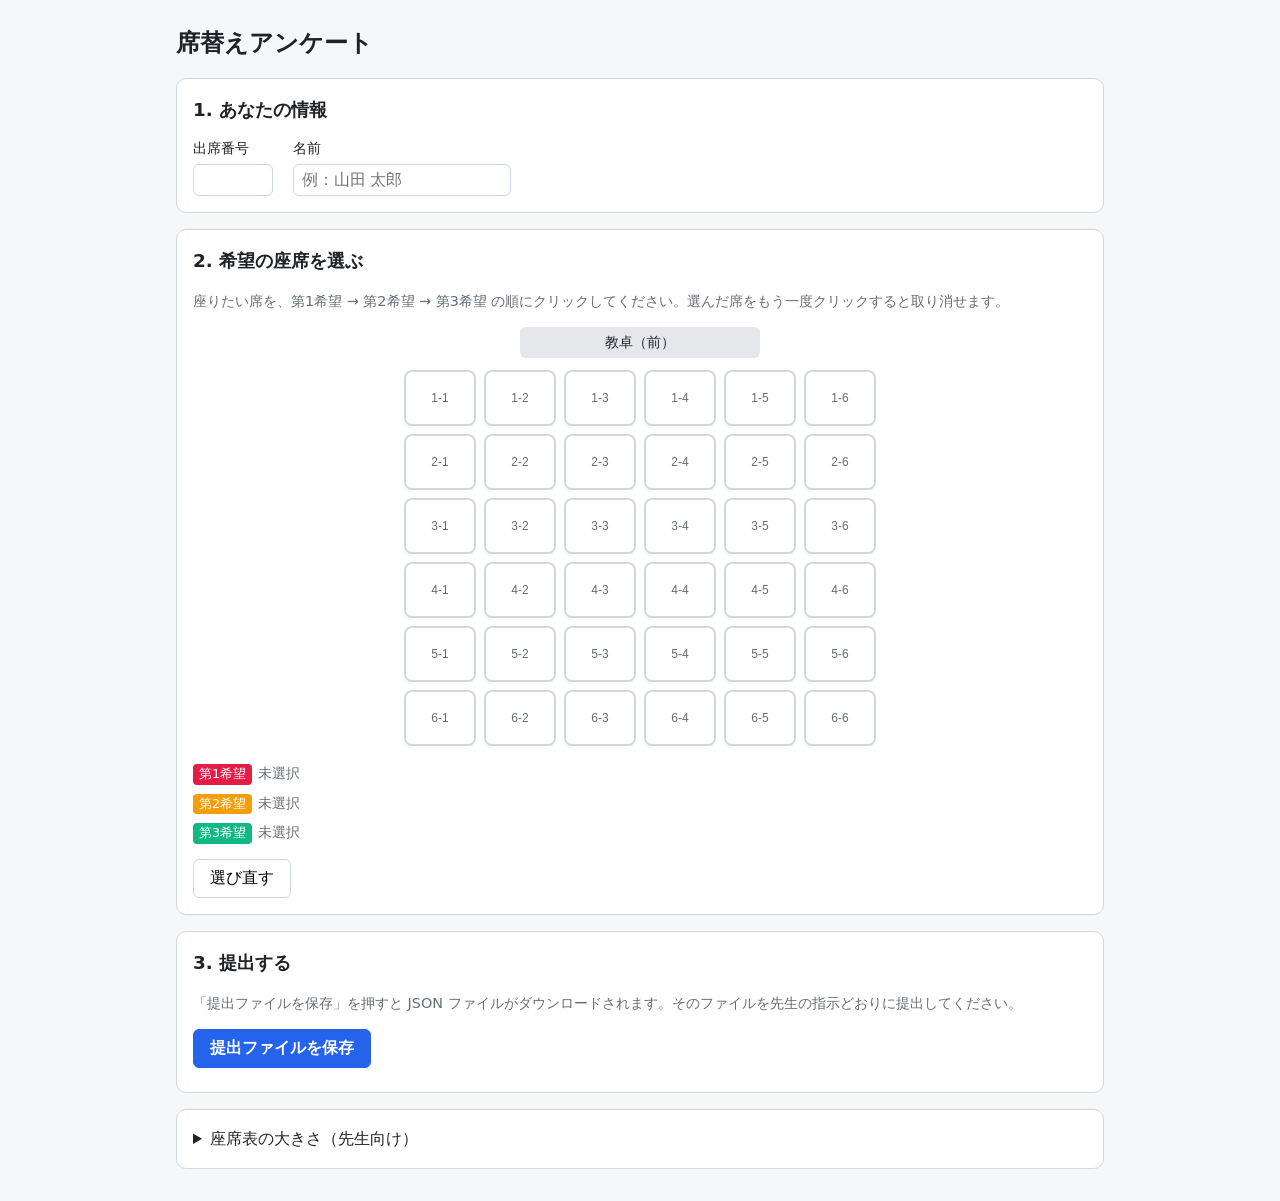
==== student.html @ 1c9b3db1 "席替えアンケートアプリ（生徒用・教員用）を追加 - student.html: 座席表から第1〜第3希望をクリックで選び、JSONファイルで提出 - teacher.html: 提出JSONを複数読み" ====
<!DOCTYPE html>
<html lang="ja">
<head>
  <meta charset="UTF-8">
  <meta name="viewport" content="width=device-width, initial-scale=1">
  <title>席替えアンケート（生徒用）</title>
  <link rel="stylesheet" href="style.css">
</head>
<body>
<main>
  <h1>席替えアンケート</h1>

  <section class="card">
    <h2>1. あなたの情報</h2>
    <div class="form-row">
      <label>出席番号
        <input type="number" id="number" min="1" max="99" required>
      </label>
      <label>名前
        <input type="text" id="name" placeholder="例：山田 太郎" required>
      </label>
    </div>
  </section>

  <section class="card">
    <h2>2. 希望の座席を選ぶ</h2>
    <p class="muted">座りたい席を、第1希望 → 第2希望 → 第3希望 の順にクリックしてください。選んだ席をもう一度クリックすると取り消せます。</p>
    <div class="front">教卓（前）</div>
    <div class="grid-wrap">
      <div class="seat-grid" id="grid"></div>
    </div>
    <ul class="choices" id="choices"></ul>
    <button type="button" id="reset">選び直す</button>
  </section>

  <section class="card">
    <h2>3. 提出する</h2>
    <p class="muted">「提出ファイルを保存」を押すと JSON ファイルがダウンロードされます。そのファイルを先生の指示どおりに提出してください。</p>
    <button type="button" class="primary" id="submit">提出ファイルを保存</button>
    <div class="message" id="message"></div>
  </section>

  <details class="card">
    <summary>座席表の大きさ（先生向け）</summary>
    <p class="muted">座席表は既定で 6列 × 6人 です。URL の末尾に <code>?rows=5&amp;cols=7</code> のように付けると大きさを変えられます（rows = 前後の列数、cols = 横の人数）。</p>
  </details>
</main>

<script src="common.js"></script>
<script>
(() => {
  const { rows, cols } = SeatApp.sizeFromUrl();
  const grid = document.getElementById("grid");
  const choicesEl = document.getElementById("choices");
  const messageEl = document.getElementById("message");
  // choices[0] = 第1希望 … 各要素は {row, col} または null
  const choices = [null, null, null];

  function rankOf(row, col) {
    return choices.findIndex(c => c && c.row === row && c.col === col);
  }

  function showMessage(text, type) {
    messageEl.textContent = text;
    messageEl.className = "message " + (type || "");
  }

  function render() {
    grid.style.gridTemplateColumns = `repeat(${cols}, auto)`;
    grid.innerHTML = "";
    for (let r = 1; r <= rows; r++) {
      for (let c = 1; c <= cols; c++) {
        const btn = document.createElement("button");
        btn.type = "button";
        btn.className = "seat";
        const rank = rankOf(r, c);
        const pos = `<span class="pos">${SeatApp.seatShortLabel(r, c)}</span>`;
        if (rank >= 0) {
          btn.classList.add("rank" + (rank + 1));
          btn.innerHTML = `<span class="rank">${SeatApp.RANK_LABELS[rank]}</span>${pos}`;
        } else {
          btn.innerHTML = pos;
        }
        btn.title = SeatApp.seatLabel(r, c);
        btn.addEventListener("click", () => toggle(r, c));
        grid.appendChild(btn);
      }
    }

    choicesEl.innerHTML = "";
    choices.forEach((c, i) => {
      const li = document.createElement("li");
      li.innerHTML = `<span class="badge r${i + 1}">${SeatApp.RANK_LABELS[i]}</span>` +
        (c ? SeatApp.seatLabel(c.row, c.col) : '<span class="muted">未選択</span>');
      choicesEl.appendChild(li);
    });
  }

  function toggle(row, col) {
    const rank = rankOf(row, col);
    if (rank >= 0) {
      choices[rank] = null;
    } else {
      const empty = choices.indexOf(null);
      if (empty < 0) {
        showMessage("第3希望まで選択済みです。変えたい席をクリックして取り消してから選んでください。", "error");
        return;
      }
      choices[empty] = { row, col };
    }
    showMessage("");
    render();
  }

  document.getElementById("reset").addEventListener("click", () => {
    choices.fill(null);
    showMessage("");
    render();
  });

  document.getElementById("submit").addEventListener("click", () => {
    const number = parseInt(document.getElementById("number").value, 10);
    const name = document.getElementById("name").value.trim();
    if (!Number.isFinite(number) || number < 1) {
      showMessage("出席番号を入力してください。", "error");
      return;
    }
    if (!name) {
      showMessage("名前を入力してください。", "error");
      return;
    }
    if (choices.some(c => c === null)) {
      showMessage("第1希望から第3希望まで、すべて選んでください。", "error");
      return;
    }

    const data = {
      app: SeatApp.APP_ID,
      version: SeatApp.VERSION,
      number,
      name,
      rows,
      cols,
      choices: choices.map((c, i) => ({ rank: i + 1, row: c.row, col: c.col })),
      submittedAt: new Date().toISOString(),
    };
    const blob = new Blob([JSON.stringify(data, null, 2)], { type: "application/json" });
    const a = document.createElement("a");
    a.href = URL.createObjectURL(blob);
    // 日本語のファイル名は環境によって無視されるため、出席番号だけにする
    a.download = `seat_${String(number).padStart(2, "0")}.json`;
    document.body.appendChild(a);
    a.click();
    a.remove();
    setTimeout(() => URL.revokeObjectURL(a.href), 1000);
    showMessage(`「${a.download}」を保存しました。このファイルを提出してください。`, "ok");
  });

  render();
})();
</script>
</body>
</html>
---- style.css ----
:root {
  --bg: #f6f7f9;
  --card: #ffffff;
  --text: #1f2328;
  --muted: #656d76;
  --border: #d0d7de;
  --accent: #2563eb;
  --r1: #e11d48;
  --r2: #f59e0b;
  --r3: #10b981;
}

* { box-sizing: border-box; }

body {
  margin: 0;
  font-family: system-ui, -apple-system, "Hiragino Sans", "Yu Gothic UI", "Meiryo", sans-serif;
  background: var(--bg);
  color: var(--text);
  line-height: 1.6;
}

main {
  max-width: 960px;
  margin: 0 auto;
  padding: 16px;
}

h1 { font-size: 1.5rem; margin: 8px 0 16px; }
h2 { font-size: 1.15rem; margin: 0 0 12px; }

.card {
  background: var(--card);
  border: 1px solid var(--border);
  border-radius: 10px;
  padding: 16px;
  margin-bottom: 16px;
}

.muted { color: var(--muted); font-size: 0.9rem; }

.form-row {
  display: flex;
  flex-wrap: wrap;
  gap: 12px 20px;
  align-items: flex-end;
}

label { display: flex; flex-direction: column; font-size: 0.9rem; gap: 4px; }

input[type="text"], input[type="number"] {
  font-size: 1rem;
  padding: 6px 8px;
  border: 1px solid var(--border);
  border-radius: 6px;
  min-width: 0;
}
input[type="number"] { width: 5em; }

button {
  font-size: 1rem;
  padding: 8px 16px;
  border-radius: 6px;
  border: 1px solid var(--border);
  background: #fff;
  cursor: pointer;
}
button.primary {
  background: var(--accent);
  border-color: var(--accent);
  color: #fff;
  font-weight: bold;
}
button:disabled { opacity: 0.5; cursor: not-allowed; }

.front {
  text-align: center;
  background: #e5e7eb;
  border-radius: 6px;
  padding: 4px;
  margin: 0 auto 12px;
  max-width: 240px;
  font-size: 0.9rem;
}

.grid-wrap { overflow-x: auto; }

.seat-grid {
  display: grid;
  gap: 8px;
  margin: 0 auto;
  width: max-content;
}

.seat {
  width: 72px;
  height: 56px;
  border: 2px solid var(--border);
  border-radius: 8px;
  background: #fff;
  font-size: 0.75rem;
  color: var(--muted);
  display: flex;
  flex-direction: column;
  align-items: center;
  justify-content: center;
  padding: 2px;
}
button.seat:hover { border-color: var(--accent); }

.seat .rank {
  font-size: 0.95rem;
  font-weight: bold;
  color: #fff;
}
.seat.rank1 { background: var(--r1); border-color: var(--r1); }
.seat.rank2 { background: var(--r2); border-color: var(--r2); }
.seat.rank3 { background: var(--r3); border-color: var(--r3); }
.seat.rank1 .pos, .seat.rank2 .pos, .seat.rank3 .pos { color: #fff; }

.choices { list-style: none; padding: 0; margin: 12px 0; }
.choices li { padding: 2px 0; }

.badge {
  display: inline-block;
  min-width: 3.5em;
  text-align: center;
  border-radius: 4px;
  color: #fff;
  font-size: 0.8rem;
  padding: 0 6px;
  margin-right: 6px;
}
.badge.r1 { background: var(--r1); }
.badge.r2 { background: var(--r2); }
.badge.r3 { background: var(--r3); }

.message { margin-top: 8px; font-weight: bold; }
.message.error { color: var(--r1); }
.message.ok { color: #047857; }

/* 教員用 */
.dropzone {
  border: 2px dashed var(--border);
  border-radius: 10px;
  padding: 24px;
  text-align: center;
  background: #fafbfc;
}
.dropzone.over { border-color: var(--accent); background: #eff6ff; }

table {
  border-collapse: collapse;
  width: 100%;
  font-size: 0.9rem;
}
th, td {
  border: 1px solid var(--border);
  padding: 6px 8px;
  text-align: left;
}
th { background: #f3f4f6; }
.table-wrap { overflow-x: auto; }

.seat-grid.teacher .seat {
  width: 120px;
  height: auto;
  min-height: 80px;
  justify-content: flex-start;
  align-items: stretch;
  text-align: left;
  color: var(--text);
  cursor: default;
}
.seat-grid.teacher .pos {
  text-align: center;
  color: var(--muted);
  font-size: 0.75rem;
}
.seat-grid.teacher .names { font-size: 0.75rem; line-height: 1.4; }
.seat-grid.teacher .names span { display: block; }
.seat-grid.teacher .names .n1 { color: var(--r1); font-weight: bold; }
.seat-grid.teacher .names .n2 { color: #b45309; }
.seat-grid.teacher .names .n3 { color: #047857; }
.seat-grid.teacher .seat.hot { border-color: var(--r1); }

.legend { font-size: 0.85rem; margin-bottom: 8px; }

.links a {
  display: block;
  padding: 12px 16px;
  margin-bottom: 8px;
  background: var(--card);
  border: 1px solid var(--border);
  border-radius: 8px;
  text-decoration: none;
  color: var(--accent);
  font-weight: bold;
}
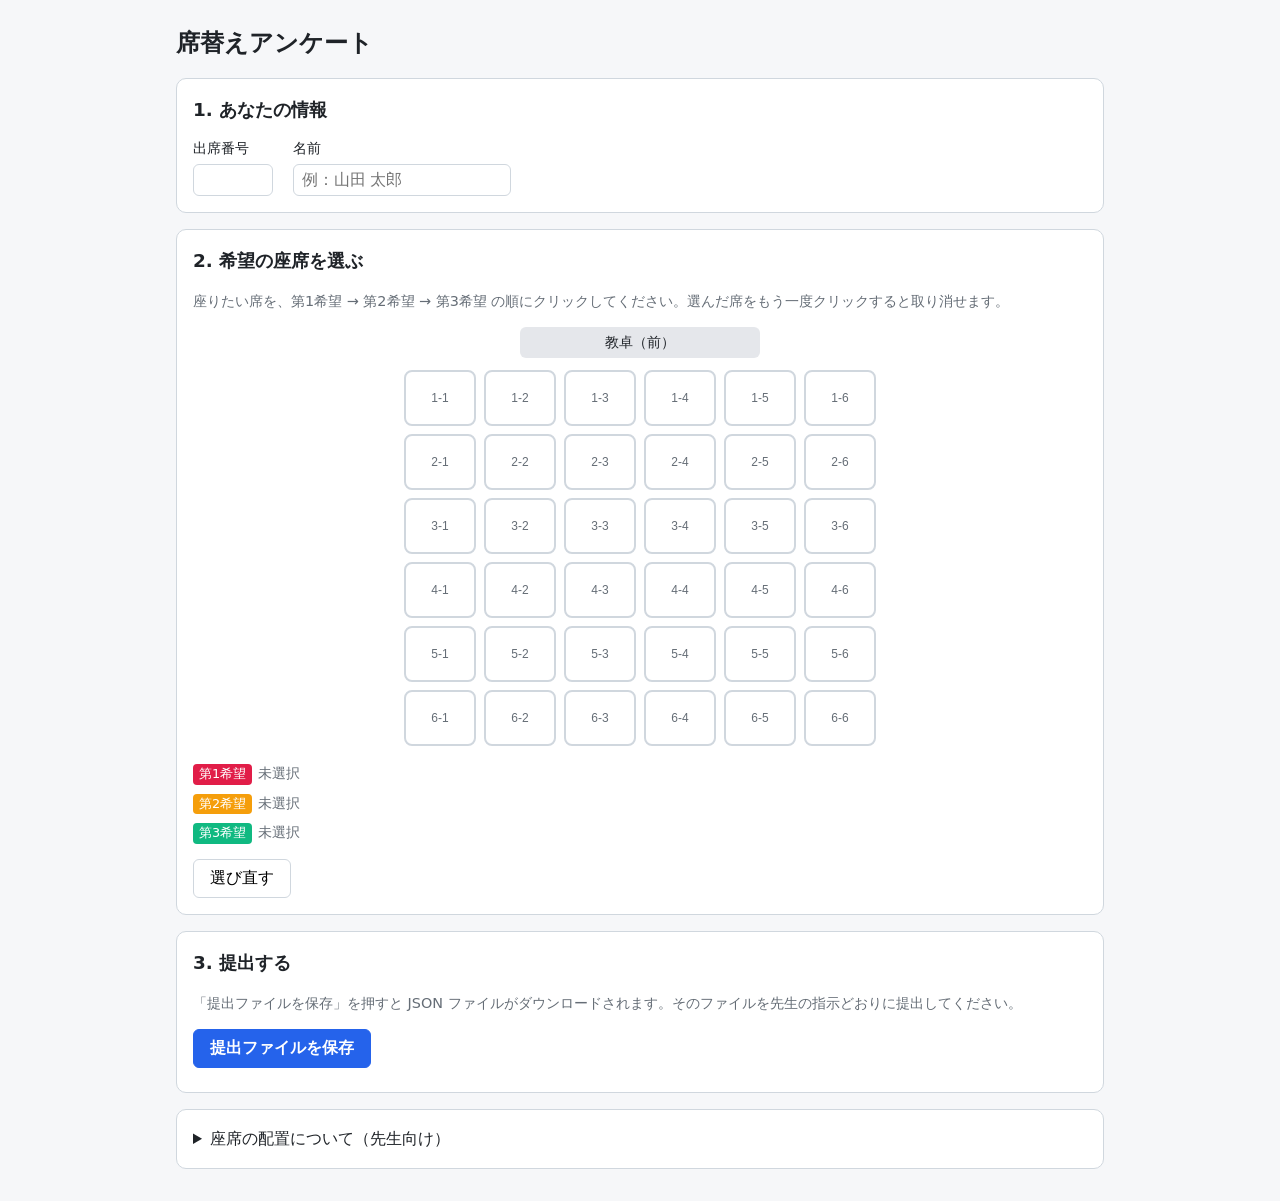
==== commit d236316f: "座席の配置（列数・横のマス数・通路）を教員用画面で変えられるようにする - 教員用に配置エディタを追加。マスをクリックで通路・空きに切り替え - 配置はブラウザに保存し、配置入りの生徒用リンクを作って" ====
--- a/student.html
+++ b/student.html
@@ -41,15 +41,16 @@
   </section>
 
   <details class="card">
-    <summary>座席表の大きさ（先生向け）</summary>
-    <p class="muted">座席表は既定で 6列 × 6人 です。URL の末尾に <code>?rows=5&amp;cols=7</code> のように付けると大きさを変えられます（rows = 前後の列数、cols = 横の人数）。</p>
+    <summary>座席の配置について（先生向け）</summary>
+    <p class="muted">座席の配置は、教員用ページの「座席の配置」で作った生徒用リンクから開くと反映されます。リンクなしで開いたときは 6列 × 6人 です。</p>
   </details>
 </main>
 
 <script src="common.js"></script>
 <script>
 (() => {
-  const { rows, cols } = SeatApp.sizeFromUrl();
+  const layout = SeatApp.layoutFromUrl() || SeatApp.makeLayout();
+  const { rows, cols } = layout;
   const grid = document.getElementById("grid");
   const choicesEl = document.getElementById("choices");
   const messageEl = document.getElementById("message");
@@ -70,18 +71,24 @@
     grid.innerHTML = "";
     for (let r = 1; r <= rows; r++) {
       for (let c = 1; c <= cols; c++) {
+        if (!SeatApp.isSeat(layout, r, c)) {
+          const gap = document.createElement("div");
+          gap.className = "seat aisle";
+          grid.appendChild(gap);
+          continue;
+        }
         const btn = document.createElement("button");
         btn.type = "button";
         btn.className = "seat";
         const rank = rankOf(r, c);
-        const pos = `<span class="pos">${SeatApp.seatShortLabel(r, c)}</span>`;
+        const pos = `<span class="pos">${SeatApp.seatShortLabel(layout, r, c)}</span>`;
         if (rank >= 0) {
           btn.classList.add("rank" + (rank + 1));
           btn.innerHTML = `<span class="rank">${SeatApp.RANK_LABELS[rank]}</span>${pos}`;
         } else {
           btn.innerHTML = pos;
         }
-        btn.title = SeatApp.seatLabel(r, c);
+        btn.title = SeatApp.seatLabel(layout, r, c);
         btn.addEventListener("click", () => toggle(r, c));
         grid.appendChild(btn);
       }
@@ -91,7 +98,7 @@
     choices.forEach((c, i) => {
       const li = document.createElement("li");
       li.innerHTML = `<span class="badge r${i + 1}">${SeatApp.RANK_LABELS[i]}</span>` +
-        (c ? SeatApp.seatLabel(c.row, c.col) : '<span class="muted">未選択</span>');
+        (c ? SeatApp.seatLabel(layout, c.row, c.col) : '<span class="muted">未選択</span>');
       choicesEl.appendChild(li);
     });
   }
@@ -141,6 +148,7 @@
       name,
       rows,
       cols,
+      off: [...layout.off],
       choices: choices.map((c, i) => ({ rank: i + 1, row: c.row, col: c.col })),
       submittedAt: new Date().toISOString(),
     };
--- a/style.css
+++ b/style.css
@@ -197,3 +197,20 @@
   color: var(--accent);
   font-weight: bold;
 }
+
+/* 通路・空きのマス */
+.seat.aisle {
+  border: 2px dashed transparent;
+  background: transparent;
+}
+/* 集計・生徒用では通路を細くして表を横に広げすぎない */
+.seat.aisle:not(.editable),
+.seat-grid.teacher .seat.aisle { width: 28px; min-width: 0; }
+button.seat.aisle.editable {
+  border-color: var(--border);
+  color: var(--muted);
+  background: #f3f4f6;
+}
+
+h3.sub { font-size: 1rem; margin: 16px 0 4px; }
+.link-box { flex: 1 1 320px; font-size: 0.85rem; }
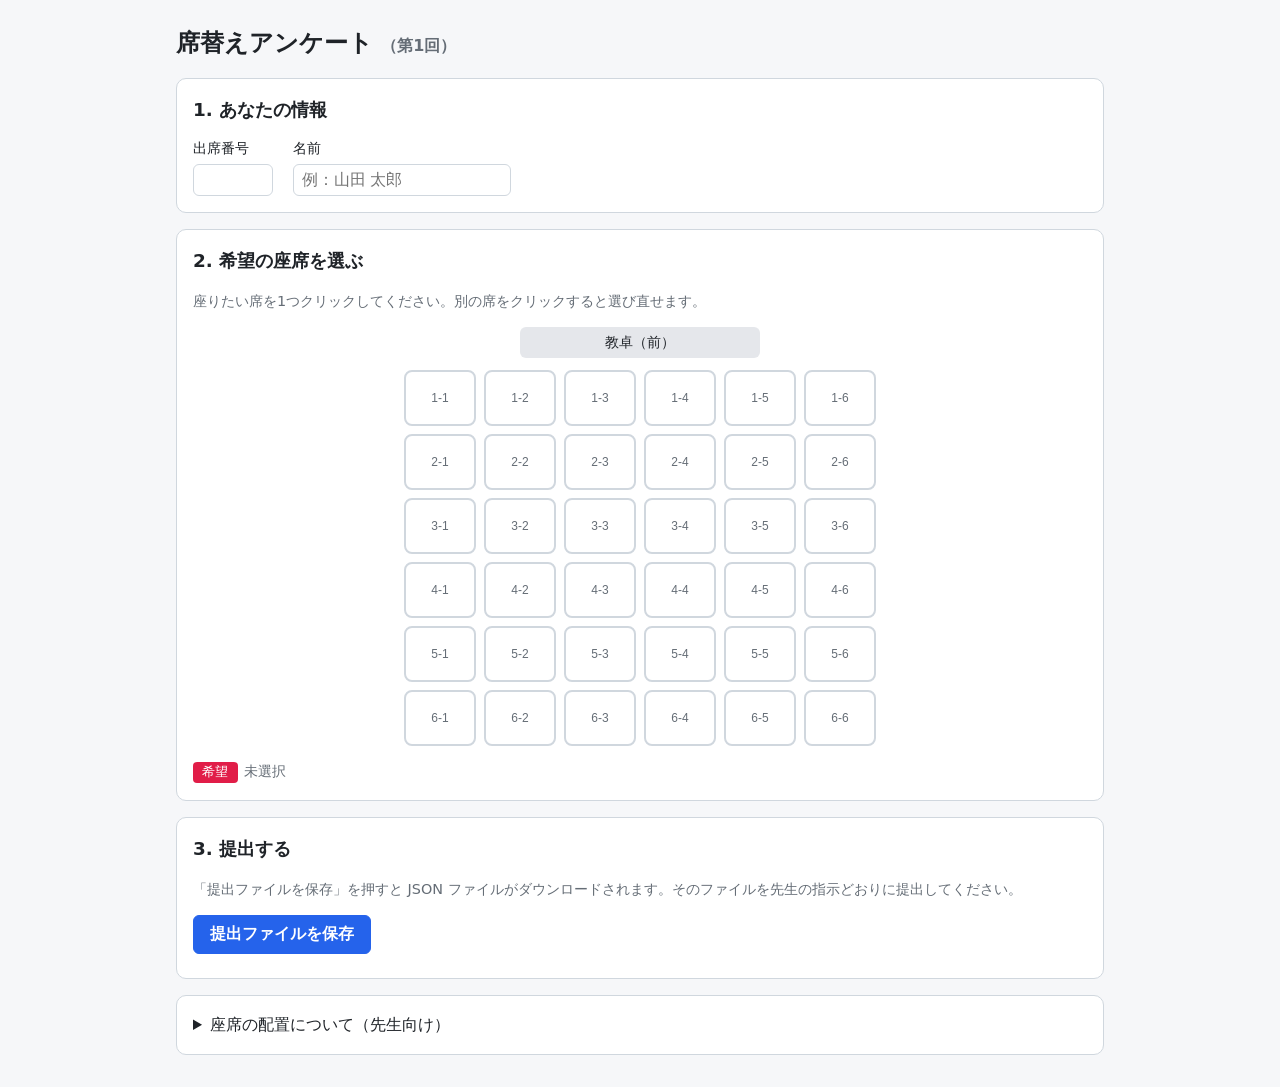
==== commit b87f0746: "希望を第1希望のみにし、かぶらなかった席を決定して次の回の調査へ進めるようにする - 生徒用：席を1つだけ選ぶ。決定済みの席は選べない。ファイル名に回を入れる - 教員用：提出ごとに「決定」「かぶり」" ====
--- a/student.html
+++ b/student.html
@@ -8,7 +8,7 @@
 </head>
 <body>
 <main>
-  <h1>席替えアンケート</h1>
+  <h1>席替えアンケート <span class="round-label" id="roundLabel"></span></h1>
 
   <section class="card">
     <h2>1. あなたの情報</h2>
@@ -24,13 +24,12 @@
 
   <section class="card">
     <h2>2. 希望の座席を選ぶ</h2>
-    <p class="muted">座りたい席を、第1希望 → 第2希望 → 第3希望 の順にクリックしてください。選んだ席をもう一度クリックすると取り消せます。</p>
+    <p class="muted">座りたい席を1つクリックしてください。別の席をクリックすると選び直せます。<span id="takenNote"></span></p>
     <div class="front">教卓（前）</div>
     <div class="grid-wrap">
       <div class="seat-grid" id="grid"></div>
     </div>
-    <ul class="choices" id="choices"></ul>
-    <button type="button" id="reset">選び直す</button>
+    <p class="choice" id="choice"></p>
   </section>
 
   <section class="card">
@@ -50,15 +49,16 @@
 <script>
 (() => {
   const layout = SeatApp.layoutFromUrl() || SeatApp.makeLayout();
+  const { round, taken } = SeatApp.surveyFromUrl();
   const { rows, cols } = layout;
   const grid = document.getElementById("grid");
-  const choicesEl = document.getElementById("choices");
+  const choiceEl = document.getElementById("choice");
   const messageEl = document.getElementById("message");
-  // choices[0] = 第1希望 … 各要素は {row, col} または null
-  const choices = [null, null, null];
+  let choice = null; // {row, col}
 
-  function rankOf(row, col) {
-    return choices.findIndex(c => c && c.row === row && c.col === col);
+  document.getElementById("roundLabel").textContent = `（第${round}回）`;
+  if (taken.size) {
+    document.getElementById("takenNote").textContent = "灰色の「決定済」の席は、前回までに決まった席なので選べません。";
   }
 
   function showMessage(text, type) {
@@ -80,50 +80,29 @@
         const btn = document.createElement("button");
         btn.type = "button";
         btn.className = "seat";
-        const rank = rankOf(r, c);
+        btn.title = SeatApp.seatLabel(layout, r, c);
         const pos = `<span class="pos">${SeatApp.seatShortLabel(layout, r, c)}</span>`;
-        if (rank >= 0) {
-          btn.classList.add("rank" + (rank + 1));
-          btn.innerHTML = `<span class="rank">${SeatApp.RANK_LABELS[rank]}</span>${pos}`;
+        if (taken.has(SeatApp.key(r, c))) {
+          btn.classList.add("taken");
+          btn.disabled = true;
+          btn.innerHTML = `<span class="rank">決定済</span>${pos}`;
+        } else if (choice && choice.row === r && choice.col === c) {
+          btn.classList.add("rank1");
+          btn.innerHTML = `<span class="rank">希望</span>${pos}`;
         } else {
           btn.innerHTML = pos;
         }
-        btn.title = SeatApp.seatLabel(layout, r, c);
-        btn.addEventListener("click", () => toggle(r, c));
+        btn.addEventListener("click", () => {
+          choice = { row: r, col: c };
+          showMessage("");
+          render();
+        });
         grid.appendChild(btn);
       }
     }
-
-    choicesEl.innerHTML = "";
-    choices.forEach((c, i) => {
-      const li = document.createElement("li");
-      li.innerHTML = `<span class="badge r${i + 1}">${SeatApp.RANK_LABELS[i]}</span>` +
-        (c ? SeatApp.seatLabel(layout, c.row, c.col) : '<span class="muted">未選択</span>');
-      choicesEl.appendChild(li);
-    });
+    choiceEl.innerHTML = '<span class="badge r1">希望</span>' +
+      (choice ? SeatApp.seatLabel(layout, choice.row, choice.col) : '<span class="muted">未選択</span>');
   }
-
-  function toggle(row, col) {
-    const rank = rankOf(row, col);
-    if (rank >= 0) {
-      choices[rank] = null;
-    } else {
-      const empty = choices.indexOf(null);
-      if (empty < 0) {
-        showMessage("第3希望まで選択済みです。変えたい席をクリックして取り消してから選んでください。", "error");
-        return;
-      }
-      choices[empty] = { row, col };
-    }
-    showMessage("");
-    render();
-  }
-
-  document.getElementById("reset").addEventListener("click", () => {
-    choices.fill(null);
-    showMessage("");
-    render();
-  });
 
   document.getElementById("submit").addEventListener("click", () => {
     const number = parseInt(document.getElementById("number").value, 10);
@@ -136,27 +115,28 @@
       showMessage("名前を入力してください。", "error");
       return;
     }
-    if (choices.some(c => c === null)) {
-      showMessage("第1希望から第3希望まで、すべて選んでください。", "error");
+    if (!choice) {
+      showMessage("希望の席を1つ選んでください。", "error");
       return;
     }
 
     const data = {
       app: SeatApp.APP_ID,
       version: SeatApp.VERSION,
+      round,
       number,
       name,
       rows,
       cols,
       off: [...layout.off],
-      choices: choices.map((c, i) => ({ rank: i + 1, row: c.row, col: c.col })),
+      choice: { row: choice.row, col: choice.col },
       submittedAt: new Date().toISOString(),
     };
     const blob = new Blob([JSON.stringify(data, null, 2)], { type: "application/json" });
     const a = document.createElement("a");
     a.href = URL.createObjectURL(blob);
-    // 日本語のファイル名は環境によって無視されるため、出席番号だけにする
-    a.download = `seat_${String(number).padStart(2, "0")}.json`;
+    // 日本語のファイル名は環境によって無視されるため、回と出席番号だけにする
+    a.download = `seat_r${round}_${String(number).padStart(2, "0")}.json`;
     document.body.appendChild(a);
     a.click();
     a.remove();
--- a/style.css
+++ b/style.css
@@ -214,3 +214,25 @@
 
 h3.sub { font-size: 1rem; margin: 16px 0 4px; }
 .link-box { flex: 1 1 320px; font-size: 0.85rem; }
+
+/* 決定済みの席 */
+.seat.taken {
+  background: #e5e7eb;
+  border-color: #d1d5db;
+  cursor: not-allowed;
+}
+.seat.taken .rank { color: #6b7280; font-size: 0.8rem; }
+.round-label { font-size: 1rem; color: var(--muted); }
+.choice { margin: 12px 0 0; }
+
+/* 教員用：決定・かぶりの表示 */
+.seat-grid.teacher .seat.confirmed { background: #e5e7eb; border-color: #9ca3af; }
+.seat-grid.teacher .seat.ok { border-color: var(--r3); background: #ecfdf5; }
+.seat-grid.teacher .names .n-ok { color: #047857; font-weight: bold; }
+.badge.confirmed-badge { background: #6b7280; }
+.badge.ok-badge { background: var(--r3); }
+.status { font-weight: bold; }
+.status.ok { color: #047857; }
+.status.clash { color: var(--r1); }
+.status.invalid { color: var(--muted); }
+.seat-grid.teacher .names .muted { font-size: inherit; }
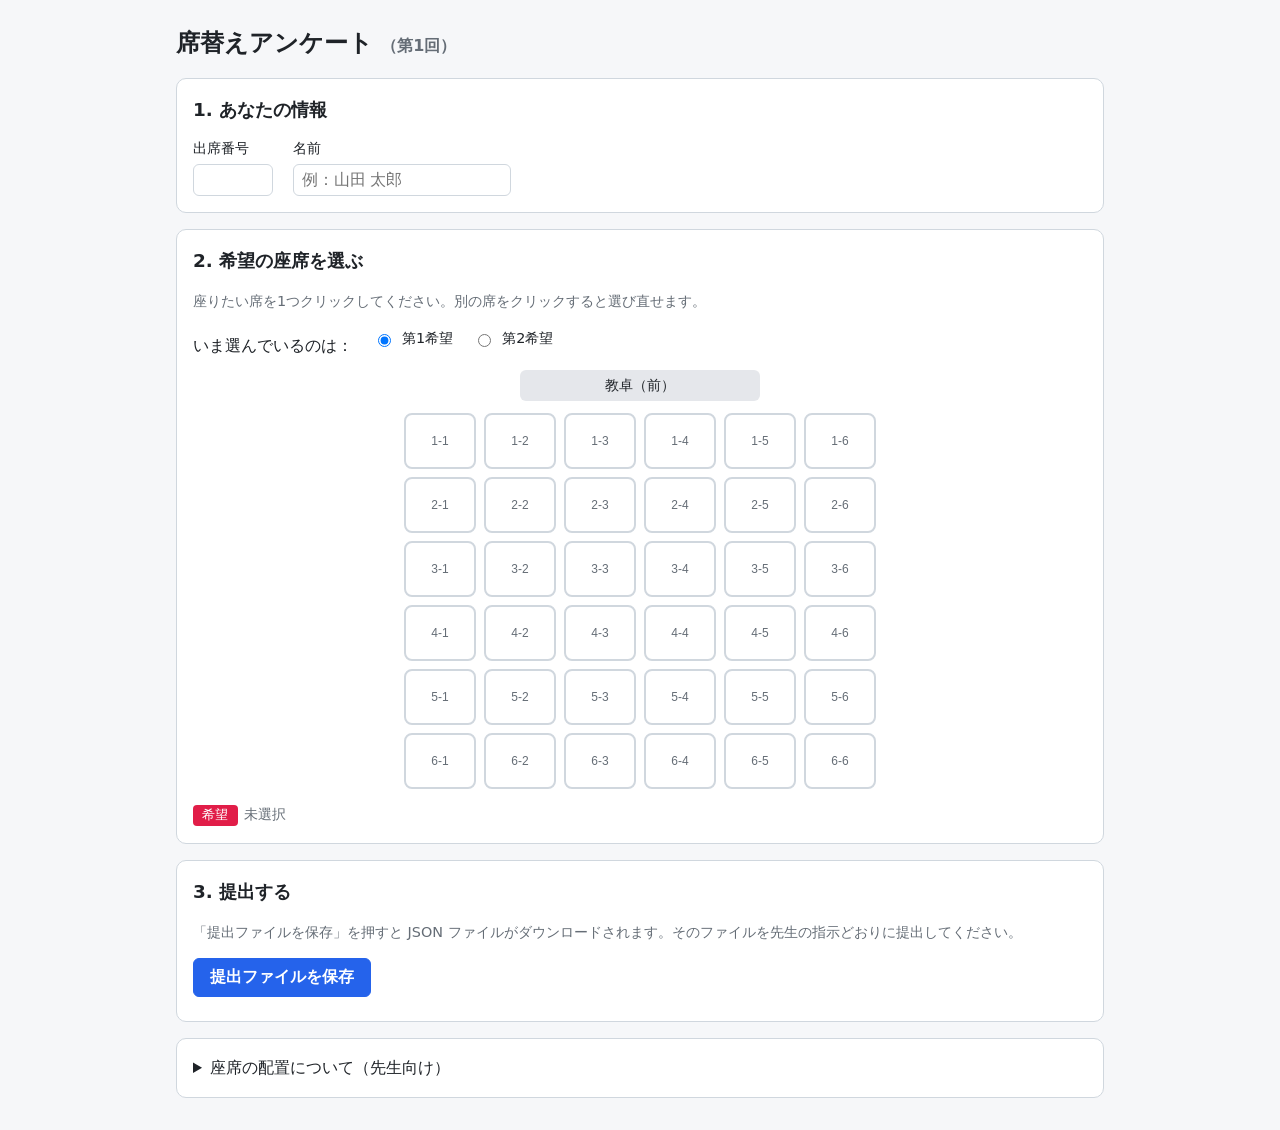
==== commit ebd6bc69: "類似アプリを参考に、くじ・第2希望・名簿・配慮の条件・印刷・発表モードなどを追加する - かぶった席をくじで決める（くじ番号つき）、第2希望（設定で選べる） - 名簿の登録、未提出者の一覧、番号と名前" ====
--- a/student.html
+++ b/student.html
@@ -17,14 +17,21 @@
         <input type="number" id="number" min="1" max="99" required>
       </label>
       <label>名前
-        <input type="text" id="name" placeholder="例：山田 太郎" required>
+        <input type="text" id="name" placeholder="例：山田 太郎" maxlength="50" required>
       </label>
     </div>
   </section>
 
   <section class="card">
     <h2>2. 希望の座席を選ぶ</h2>
-    <p class="muted">座りたい席を1つクリックしてください。別の席をクリックすると選び直せます。<span id="takenNote"></span></p>
+    <p class="muted"><span id="howTo">座りたい席を1つクリックしてください。別の席をクリックすると選び直せます。</span><span id="takenNote"></span></p>
+    <p class="message" id="limitNote" hidden></p>
+    <div class="form-row mb" id="rankSwitch" hidden>
+      <span>いま選んでいるのは：</span>
+      <label class="check"><input type="radio" name="rank" value="1" checked> 第1希望</label>
+      <label class="check"><input type="radio" name="rank" value="2"> 第2希望</label>
+    </div>
+    <p class="legend" id="hotLegend" hidden><span class="badge hot-badge">人気</span>前回、希望がかぶった席です。ほかの席も考えてみてください。</p>
     <div class="front">教卓（前）</div>
     <div class="grid-wrap">
       <div class="seat-grid" id="grid"></div>
@@ -34,8 +41,9 @@
 
   <section class="card">
     <h2>3. 提出する</h2>
-    <p class="muted">「提出ファイルを保存」を押すと JSON ファイルがダウンロードされます。そのファイルを先生の指示どおりに提出してください。</p>
+    <p class="muted" id="submitNote">「提出ファイルを保存」を押すと JSON ファイルがダウンロードされます。そのファイルを先生の指示どおりに提出してください。</p>
     <button type="button" class="primary" id="submit">提出ファイルを保存</button>
+    <button type="button" id="download" hidden>提出ファイルを保存する</button>
     <div class="message" id="message"></div>
   </section>
 
@@ -49,24 +57,66 @@
 <script>
 (() => {
   const layout = SeatApp.layoutFromUrl() || SeatApp.makeLayout();
-  const { round, taken } = SeatApp.surveyFromUrl();
+  const { round, taken, hot, second, prev, maxRow, number: presetNumber, api } = SeatApp.surveyFromUrl();
   const { rows, cols } = layout;
+  const submitBtn = document.getElementById("submit");
+  const downloadBtn = document.getElementById("download");
   const grid = document.getElementById("grid");
   const choiceEl = document.getElementById("choice");
   const messageEl = document.getElementById("message");
-  let choice = null; // {row, col}
+  const numberInput = document.getElementById("number");
+  let choice = null;  // 第1希望 {row, col}
+  let choice2 = null; // 第2希望 {row, col}（second=1 のときだけ）
+
+  if (api) {
+    submitBtn.textContent = "提出する";
+    document.getElementById("submitNote").textContent =
+      "「提出する」を押すと先生に届きます。出し直したいときは、選び直してもう一度押してください（最後に出したものが使われます）。";
+  }
 
   document.getElementById("roundLabel").textContent = `（第${round}回）`;
   if (taken.size) {
     document.getElementById("takenNote").textContent = "灰色の「決定済」の席は、前回までに決まった席なので選べません。";
   }
+  if (presetNumber) numberInput.value = presetNumber;
+  if (maxRow) {
+    const note = document.getElementById("limitNote");
+    note.hidden = false;
+    note.textContent = `あなたは前から${maxRow}列目までの席から選んでください。`;
+  }
+  if (second) {
+    document.getElementById("rankSwitch").hidden = false;
+    document.getElementById("howTo").textContent =
+      "第1希望と第2希望を1つずつクリックしてください。第1希望がほかの人とかぶったときは、空いていれば第2希望の席になります。第2希望は選ばなくても提出できます。";
+  }
+  document.getElementById("hotLegend").hidden = hot.size === 0;
 
   function showMessage(text, type) {
-    messageEl.textContent = text;
-    messageEl.className = "message " + (type || "");
+    SeatApp.showMessage(messageEl, text, type);
+  }
+
+  const currentRank = () => second && document.querySelector('input[name="rank"]:checked').value === "2" ? 2 : 1;
+  const same = (a, r, c) => a && a.row === r && a.col === c;
+
+  // 入力中の出席番号の、前回の席（先生が「前回と同じ席を選べなくする」にしたときだけ届く）
+  function prevKey() {
+    const n = Number(numberInput.value);
+    return prev.get(n) || "";
+  }
+
+  // 選べない理由。選べるときは ""
+  function blockReason(r, c) {
+    if (taken.has(SeatApp.key(r, c))) return "決定済";
+    if (maxRow && r > maxRow) return "選べない";
+    if (prevKey() === SeatApp.key(r, c)) return "前回の席";
+    return "";
   }
 
   function render() {
+    // 出席番号を変えて選べなくなった席は外す
+    if (choice && blockReason(choice.row, choice.col)) choice = null;
+    if (choice2 && blockReason(choice2.row, choice2.col)) choice2 = null;
+
     grid.style.gridTemplateColumns = `repeat(${cols}, auto)`;
     grid.innerHTML = "";
     for (let r = 1; r <= rows; r++) {
@@ -82,42 +132,57 @@
         btn.className = "seat";
         btn.title = SeatApp.seatLabel(layout, r, c);
         const pos = `<span class="pos">${SeatApp.seatShortLabel(layout, r, c)}</span>`;
-        if (taken.has(SeatApp.key(r, c))) {
+        const blocked = blockReason(r, c);
+        if (blocked) {
           btn.classList.add("taken");
           btn.disabled = true;
-          btn.innerHTML = `<span class="rank">決定済</span>${pos}`;
-        } else if (choice && choice.row === r && choice.col === c) {
+          btn.innerHTML = `<span class="rank">${blocked}</span>${pos}`;
+        } else if (same(choice, r, c)) {
           btn.classList.add("rank1");
-          btn.innerHTML = `<span class="rank">希望</span>${pos}`;
+          btn.innerHTML = `<span class="rank">${second ? "第1希望" : "希望"}</span>${pos}`;
+        } else if (same(choice2, r, c)) {
+          btn.classList.add("rank2");
+          btn.innerHTML = `<span class="rank">第2希望</span>${pos}`;
         } else {
-          btn.innerHTML = pos;
+          if (hot.has(SeatApp.key(r, c))) btn.classList.add("hot");
+          btn.innerHTML = (hot.has(SeatApp.key(r, c)) ? '<span class="hot-mark">人気</span>' : "") + pos;
         }
         btn.addEventListener("click", () => {
-          choice = { row: r, col: c };
+          const seat = { row: r, col: c };
+          if (currentRank() === 2) {
+            if (same(choice, r, c)) choice = null;
+            choice2 = seat;
+          } else {
+            if (same(choice2, r, c)) choice2 = null;
+            choice = seat;
+            // 第1希望を選んだら、続けて第2希望を選べるように切り替える
+            if (second && !choice2) document.querySelector('input[name="rank"][value="2"]').checked = true;
+          }
           showMessage("");
           render();
         });
         grid.appendChild(btn);
       }
     }
-    choiceEl.innerHTML = '<span class="badge r1">希望</span>' +
-      (choice ? SeatApp.seatLabel(layout, choice.row, choice.col) : '<span class="muted">未選択</span>');
-  }
-
-  document.getElementById("submit").addEventListener("click", () => {
-    const number = parseInt(document.getElementById("number").value, 10);
+    const text = s => s ? SeatApp.seatLabel(layout, s.row, s.col) : '<span class="muted">未選択</span>';
+    choiceEl.innerHTML = `<span class="badge r1">${second ? "第1希望" : "希望"}</span>${text(choice)}` +
+      (second ? `<br><span class="badge r2">第2希望</span>${text(choice2)}` : "");
+  }
+
+  function buildData() {
+    const number = Number(numberInput.value);
     const name = document.getElementById("name").value.trim();
-    if (!Number.isFinite(number) || number < 1) {
+    if (!Number.isInteger(number) || number < 1) {
       showMessage("出席番号を入力してください。", "error");
-      return;
+      return null;
     }
     if (!name) {
       showMessage("名前を入力してください。", "error");
-      return;
+      return null;
     }
     if (!choice) {
-      showMessage("希望の席を1つ選んでください。", "error");
-      return;
+      showMessage(second ? "第1希望の席を選んでください。" : "希望の席を1つ選んでください。", "error");
+      return null;
     }
 
     const data = {
@@ -132,17 +197,46 @@
       choice: { row: choice.row, col: choice.col },
       submittedAt: new Date().toISOString(),
     };
+    if (second && choice2) data.choice2 = { row: choice2.row, col: choice2.col };
+    return data;
+  }
+
+  function download(data) {
     const blob = new Blob([JSON.stringify(data, null, 2)], { type: "application/json" });
-    const a = document.createElement("a");
-    a.href = URL.createObjectURL(blob);
     // 日本語のファイル名は環境によって無視されるため、回と出席番号だけにする
-    a.download = `seat_r${round}_${String(number).padStart(2, "0")}.json`;
-    document.body.appendChild(a);
-    a.click();
-    a.remove();
-    setTimeout(() => URL.revokeObjectURL(a.href), 1000);
-    showMessage(`「${a.download}」を保存しました。このファイルを提出してください。`, "ok");
+    const filename = `seat_r${round}_${String(data.number).padStart(2, "0")}.json`;
+    SeatApp.downloadBlob(blob, filename);
+    showMessage(`「${filename}」を保存しました。このファイルを先生に提出してください。`, "ok");
+  }
+
+  submitBtn.addEventListener("click", async () => {
+    const data = buildData();
+    if (!data) return;
+    if (!api) {
+      download(data);
+      return;
+    }
+    submitBtn.disabled = true;
+    downloadBtn.hidden = true;
+    showMessage("送信中です…");
+    try {
+      await SeatApp.postToApi(api, data);
+      showMessage(`提出しました（${SeatApp.seatLabel(layout, data.choice.row, data.choice.col)}` +
+        (data.choice2 ? `、第2希望 ${SeatApp.seatLabel(layout, data.choice2.row, data.choice2.col)}` : "") + "）。", "ok");
+    } catch (e) {
+      showMessage("送信できませんでした。少し待ってからもう一度押すか、下のボタンでファイルを保存して先生に渡してください。", "error");
+      downloadBtn.hidden = false;
+    } finally {
+      submitBtn.disabled = false;
+    }
   });
+
+  downloadBtn.addEventListener("click", () => {
+    const data = buildData();
+    if (data) download(data);
+  });
+
+  numberInput.addEventListener("input", () => { if (prev.size) render(); });
 
   render();
 })();
--- a/style.css
+++ b/style.css
@@ -38,6 +38,8 @@
 }
 
 .muted { color: var(--muted); font-size: 0.9rem; }
+.mt { margin-top: 12px; }
+.mb { margin-bottom: 12px; }
 
 .form-row {
   display: flex;
@@ -47,6 +49,7 @@
 }
 
 label { display: flex; flex-direction: column; font-size: 0.9rem; gap: 4px; }
+label.wide { flex: 1 1 320px; }
 
 input[type="text"], input[type="number"] {
   font-size: 1rem;
@@ -114,8 +117,6 @@
   color: #fff;
 }
 .seat.rank1 { background: var(--r1); border-color: var(--r1); }
-.seat.rank2 { background: var(--r2); border-color: var(--r2); }
-.seat.rank3 { background: var(--r3); border-color: var(--r3); }
 .seat.rank1 .pos, .seat.rank2 .pos, .seat.rank3 .pos { color: #fff; }
 
 .choices { list-style: none; padding: 0; margin: 12px 0; }
@@ -132,8 +133,6 @@
   margin-right: 6px;
 }
 .badge.r1 { background: var(--r1); }
-.badge.r2 { background: var(--r2); }
-.badge.r3 { background: var(--r3); }
 
 .message { margin-top: 8px; font-weight: bold; }
 .message.error { color: var(--r1); }
@@ -236,3 +235,84 @@
 .status.clash { color: var(--r1); }
 .status.invalid { color: var(--muted); }
 .seat-grid.teacher .names .muted { font-size: inherit; }
+
+/* 先生が配置した席 */
+.seat-grid.teacher .seat.assigned { background: #eef2ff; border-color: #6366f1; }
+.badge.teacher-badge { background: #6366f1; }
+.seat-grid.teacher .seat.clickable { cursor: pointer; }
+.seat-grid.teacher .seat.clickable:hover { border-color: var(--accent); }
+label.check { flex-direction: row; align-items: center; gap: 8px; margin-bottom: 8px; }
+
+/* 決定済みの席の移動 */
+.move-banner {
+  display: flex; flex-wrap: wrap; gap: 8px 12px; align-items: center;
+  background: #eff6ff; border: 1px solid #bfdbfe; border-radius: 8px;
+  padding: 8px 12px; margin-bottom: 12px; font-weight: bold;
+}
+.move-banner[hidden] { display: none; }
+.seat-grid.teacher .seat.moving { outline: 3px solid var(--accent); }
+td.actions { white-space: nowrap; }
+button.small { font-size: 0.85rem; padding: 2px 8px; margin-right: 4px; }
+
+/* 第2希望・人気の席（生徒用） */
+.seat.rank2 { background: var(--r2); border-color: var(--r2); }
+.badge.r2 { background: var(--r2); }
+button.seat.hot { border-color: var(--r2); border-style: dashed; }
+.seat .hot-mark { font-size: 0.7rem; font-weight: bold; color: #b45309; }
+.badge.hot-badge { background: #b45309; }
+
+/* 名簿・条件・結果 */
+textarea {
+  width: 100%;
+  font-size: 1rem;
+  font-family: inherit;
+  padding: 6px 8px;
+  border: 1px solid var(--border);
+  border-radius: 6px;
+}
+select { font-size: 1rem; padding: 6px 8px; border: 1px solid var(--border); border-radius: 6px; }
+.warn { color: #b45309; font-size: 0.8rem; font-weight: bold; }
+.status.lost { color: var(--muted); }
+.remain { font-weight: bold; margin: 0 0 4px; }
+
+/* 元に戻す */
+.undo-bar {
+  position: fixed; right: 16px; bottom: 16px; z-index: 10;
+  display: flex; gap: 8px; align-items: center;
+  background: var(--card); border: 1px solid var(--border); border-radius: 8px;
+  padding: 8px 12px; box-shadow: 0 2px 8px rgba(0, 0, 0, 0.15); font-size: 0.9rem;
+}
+.undo-bar[hidden] { display: none; }
+
+/* 発表モード */
+.present {
+  position: fixed; inset: 0; z-index: 20; overflow: auto;
+  background: #fff; padding: 16px 24px;
+}
+.present[hidden] { display: none; }
+body.presenting { overflow: hidden; }
+.present-head { display: flex; gap: 16px; align-items: center; justify-content: space-between; font-weight: bold; }
+.present-caption { text-align: center; font-size: 2rem; font-weight: bold; margin: 12px 0; min-height: 3rem; }
+.present-grid .seat, .print-grid .seat { color: var(--text); }
+.present-grid .seat { width: 110px; height: 80px; cursor: pointer; }
+.present-grid .seat.shown { background: #ecfdf5; border-color: var(--r3); }
+.present-grid .seat.current { background: #fef3c7; border-color: var(--r2); outline: 4px solid var(--r2); }
+.present-grid .p-name { font-size: 1.15rem; font-weight: bold; }
+.present-grid .p-num, .print-grid .p-num { font-size: 0.8rem; color: var(--muted); }
+.present-controls { justify-content: center; }
+.present-controls button { font-size: 1.2rem; padding: 10px 32px; }
+
+/* 印刷（座席表だけを A4 横 1 枚に） */
+.print-area { display: none; }
+.print-grid { gap: 4px; }
+.print-grid .seat { width: 21mm; height: 15mm; border-color: #555; border-radius: 4px; }
+.print-grid .seat.aisle { width: 6mm; border: none; }
+.print-grid .p-name { font-size: 10pt; font-weight: bold; text-align: center; line-height: 1.2; }
+@media print {
+  @page { size: A4 landscape; margin: 10mm; }
+  body { background: #fff; }
+  main, .undo-bar, .present { display: none !important; }
+  .print-area { display: block; text-align: center; }
+  .print-area h1 { margin: 0 0 4px; }
+}
+.front.mt { margin-top: 12px; }
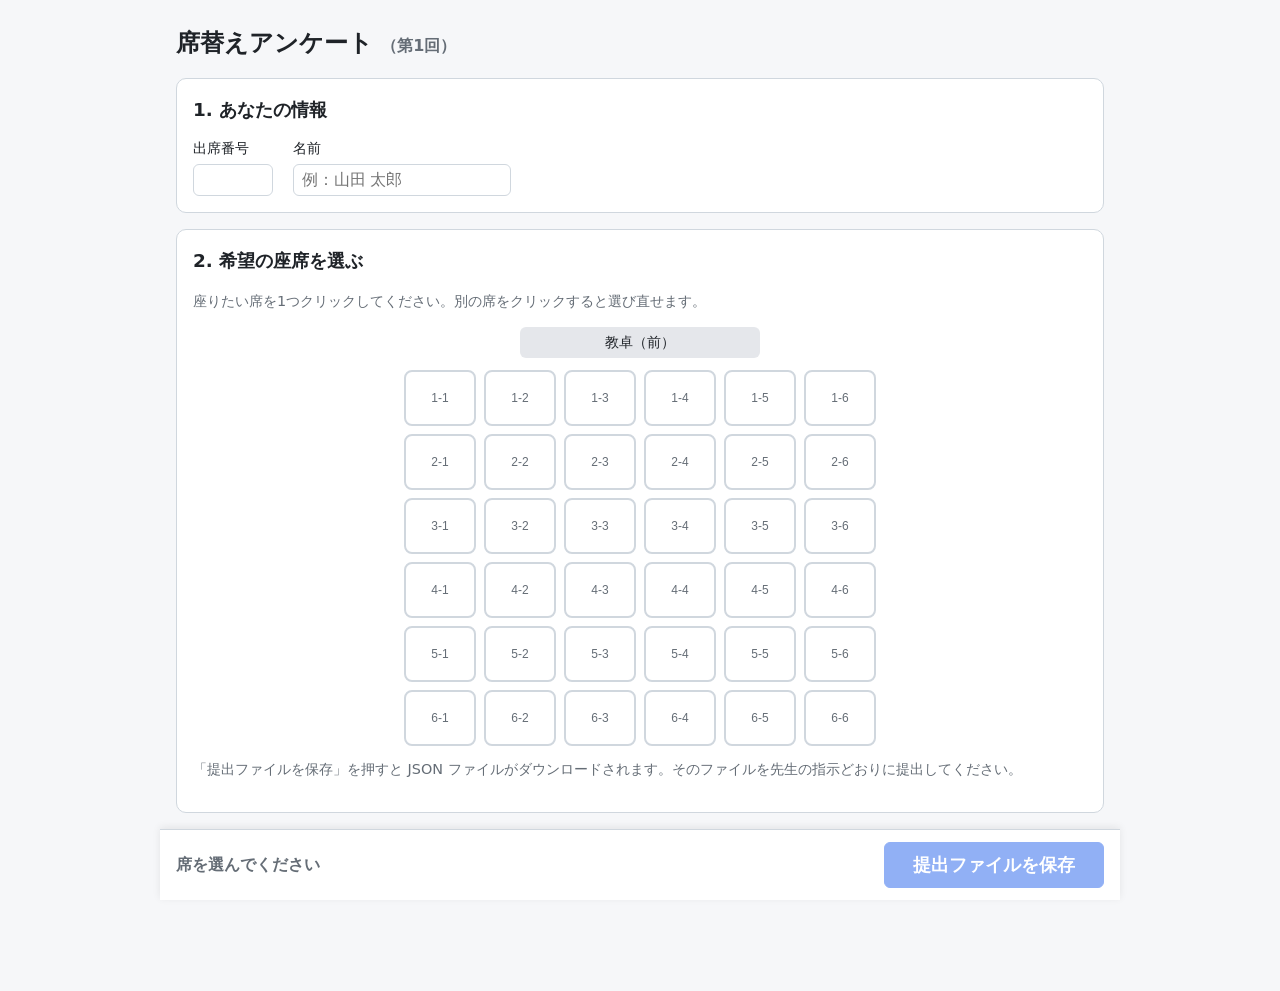
==== commit 5c15accb: "生徒用：隠した項目が見える不具合を直し、提出ボタンを画面の下に固定し、提出できたことを大きく表示する - [hidden] を display 指定より優先し、第2希望の切り替えとスプレッドシート読み" ====
--- a/student.html
+++ b/student.html
@@ -10,19 +10,21 @@
 <main>
   <h1>席替えアンケート <span class="round-label" id="roundLabel"></span></h1>
 
-  <section class="card">
+  <section class="card" id="infoCard">
     <h2>1. あなたの情報</h2>
     <div class="form-row">
       <label>出席番号
-        <input type="number" id="number" min="1" max="99" required>
+        <input type="number" id="number" min="1" max="99" required aria-describedby="numberError">
+        <span class="field-error" id="numberError" hidden></span>
       </label>
       <label>名前
-        <input type="text" id="name" placeholder="例：山田 太郎" maxlength="50" required>
+        <input type="text" id="name" placeholder="例：山田 太郎" maxlength="50" required aria-describedby="nameError">
+        <span class="field-error" id="nameError" hidden></span>
       </label>
     </div>
   </section>
 
-  <section class="card">
+  <section class="card" id="seatCard">
     <h2>2. 希望の座席を選ぶ</h2>
     <p class="muted"><span id="howTo">座りたい席を1つクリックしてください。別の席をクリックすると選び直せます。</span><span id="takenNote"></span></p>
     <p class="message" id="limitNote" hidden></p>
@@ -36,21 +38,38 @@
     <div class="grid-wrap">
       <div class="seat-grid" id="grid"></div>
     </div>
-    <p class="choice" id="choice"></p>
+    <p class="field-error" id="seatError" hidden></p>
+    <p class="muted mt" id="submitNote">「提出ファイルを保存」を押すと JSON ファイルがダウンロードされます。そのファイルを先生の指示どおりに提出してください。</p>
   </section>
 
-  <section class="card">
-    <h2>3. 提出する</h2>
-    <p class="muted" id="submitNote">「提出ファイルを保存」を押すと JSON ファイルがダウンロードされます。そのファイルを先生の指示どおりに提出してください。</p>
-    <button type="button" class="primary" id="submit">提出ファイルを保存</button>
-    <button type="button" id="download" hidden>提出ファイルを保存する</button>
-    <div class="message" id="message"></div>
+  <section class="card done" id="done" hidden>
+    <div class="done-mark" id="doneMark" aria-hidden="true">✓</div>
+    <h2 class="done-title" id="doneTitle">提出しました</h2>
+    <p class="done-lead" id="doneLead"></p>
+    <dl class="done-list">
+      <dt>出席番号・名前</dt><dd id="doneWho"></dd>
+      <dt id="doneSeatLabel">希望の席</dt><dd id="doneSeat"></dd>
+      <dt id="doneSeat2Label" hidden>第2希望</dt><dd id="doneSeat2" hidden></dd>
+      <dt id="doneTimeLabel">提出した時刻</dt><dd id="doneTime"></dd>
+    </dl>
+    <button type="button" id="redo">選び直す</button>
   </section>
 
-  <details class="card">
+  <details class="card" id="aboutCard">
     <summary>座席の配置について（先生向け）</summary>
     <p class="muted">座席の配置は、教員用ページの「座席の配置」で作った生徒用リンクから開くと反映されます。リンクなしで開いたときは 6列 × 6人 です。</p>
   </details>
+
+  <div class="submit-bar" id="submitBar">
+    <div class="submit-bar-inner">
+      <div class="choice" id="choice" aria-live="polite"></div>
+      <div class="submit-actions">
+        <button type="button" class="primary" id="submit">提出ファイルを保存</button>
+        <button type="button" id="download" hidden>ファイルで保存する</button>
+      </div>
+    </div>
+    <div class="message" id="message" role="status"></div>
+  </div>
 </main>
 
 <script src="common.js"></script>
@@ -65,6 +84,10 @@
   const choiceEl = document.getElementById("choice");
   const messageEl = document.getElementById("message");
   const numberInput = document.getElementById("number");
+  const nameInput = document.getElementById("name");
+  const doneEl = document.getElementById("done");
+  const formParts = ["infoCard", "seatCard", "aboutCard", "submitBar"].map(id => document.getElementById(id));
+  let sending = false;
   let choice = null;  // 第1希望 {row, col}
   let choice2 = null; // 第2希望 {row, col}（second=1 のときだけ）
 
@@ -164,24 +187,46 @@
         grid.appendChild(btn);
       }
     }
-    const text = s => s ? SeatApp.seatLabel(layout, s.row, s.col) : '<span class="muted">未選択</span>';
-    choiceEl.innerHTML = `<span class="badge r1">${second ? "第1希望" : "希望"}</span>${text(choice)}` +
-      (second ? `<br><span class="badge r2">第2希望</span>${text(choice2)}` : "");
+    // 画面の下のバー：今の選択と「提出する」
+    if (!choice) {
+      choiceEl.innerHTML = `<span class="choice-empty">${second ? "第1希望の席を選んでください" : "席を選んでください"}</span>`;
+    } else {
+      const text = s => s ? SeatApp.seatLabel(layout, s.row, s.col) : '<span class="muted">未選択</span>';
+      choiceEl.innerHTML = `<span class="choice-item"><span class="badge r1">${second ? "第1希望" : "希望"}</span>${text(choice)}</span>` +
+        (second ? `<span class="choice-item"><span class="badge r2">第2希望</span>${text(choice2)}</span>` : "");
+      setFieldError(document.getElementById("seatError"), "");
+    }
+    submitBtn.disabled = sending || !choice;
+  }
+
+  // 入力もれは、その欄のすぐ下に出して、その欄まで画面を動かす
+  function setFieldError(errEl, text) {
+    errEl.textContent = text;
+    errEl.hidden = !text;
+    const input = document.querySelector(`[aria-describedby="${errEl.id}"]`);
+    if (input) input.setAttribute("aria-invalid", text ? "true" : "false");
+  }
+  function showFieldError(errEl, text, target) {
+    setFieldError(errEl, text);
+    showMessage("");
+    target.scrollIntoView({ behavior: "smooth", block: "center" });
+    if (target.focus) target.focus({ preventScroll: true });
   }
 
   function buildData() {
     const number = Number(numberInput.value);
-    const name = document.getElementById("name").value.trim();
+    const name = nameInput.value.trim();
     if (!Number.isInteger(number) || number < 1) {
-      showMessage("出席番号を入力してください。", "error");
+      showFieldError(document.getElementById("numberError"), "出席番号を入力してください。", numberInput);
       return null;
     }
     if (!name) {
-      showMessage("名前を入力してください。", "error");
+      showFieldError(document.getElementById("nameError"), "名前を入力してください。", nameInput);
       return null;
     }
     if (!choice) {
-      showMessage(second ? "第1希望の席を選んでください。" : "希望の席を1つ選んでください。", "error");
+      showFieldError(document.getElementById("seatError"),
+        second ? "第1希望の席を選んでください。" : "希望の席を1つ選んでください。", grid);
       return null;
     }
 
@@ -206,8 +251,41 @@
     // 日本語のファイル名は環境によって無視されるため、回と出席番号だけにする
     const filename = `seat_r${round}_${String(data.number).padStart(2, "0")}.json`;
     SeatApp.downloadBlob(blob, filename);
-    showMessage(`「${filename}」を保存しました。このファイルを先生に提出してください。`, "ok");
-  }
+    showDone(data, filename);
+  }
+
+  // 提出できたら、入力のカードをたたんで「提出しました」のカードだけにする。
+  // filename があるときはファイル保存（まだ先生に渡していない）
+  function showDone(data, filename) {
+    const saved = !!filename;
+    doneEl.classList.toggle("saved", saved);
+    document.getElementById("doneMark").textContent = saved ? "!" : "✓";
+    document.getElementById("doneTitle").textContent = saved ? "ファイルを保存しました" : "提出しました";
+    document.getElementById("doneLead").textContent = saved
+      ? `まだ提出は終わっていません。保存したファイル「${filename}」を先生に渡してください。`
+      : "先生に届きました。選び直したいときは「選び直す」を押して、もう一度提出してください（最後に出したものが使われます）。";
+    document.getElementById("doneWho").textContent = `${data.number}番 ${data.name}`;
+    document.getElementById("doneSeatLabel").textContent = second ? "第1希望" : "希望の席";
+    document.getElementById("doneSeat").textContent = SeatApp.seatLabel(layout, data.choice.row, data.choice.col);
+    const has2 = second && !!data.choice2;
+    document.getElementById("doneSeat2Label").hidden = document.getElementById("doneSeat2").hidden = !has2;
+    document.getElementById("doneSeat2").textContent = has2 ? SeatApp.seatLabel(layout, data.choice2.row, data.choice2.col) : "";
+    document.getElementById("doneTimeLabel").textContent = saved ? "保存した時刻" : "提出した時刻";
+    document.getElementById("doneTime").textContent = new Date(data.submittedAt)
+      .toLocaleString("ja-JP", { month: "numeric", day: "numeric", hour: "2-digit", minute: "2-digit" });
+    for (const el of formParts) el.hidden = true;
+    doneEl.hidden = false;
+    showMessage("");
+    window.scrollTo({ top: 0 });
+  }
+
+  document.getElementById("redo").addEventListener("click", () => {
+    doneEl.hidden = true;
+    for (const el of formParts) el.hidden = false;
+    downloadBtn.hidden = true;
+    render();
+    document.getElementById("seatCard").scrollIntoView({ block: "start" });
+  });
 
   submitBtn.addEventListener("click", async () => {
     const data = buildData();
@@ -216,18 +294,19 @@
       download(data);
       return;
     }
+    sending = true;
     submitBtn.disabled = true;
     downloadBtn.hidden = true;
     showMessage("送信中です…");
     try {
       await SeatApp.postToApi(api, data);
-      showMessage(`提出しました（${SeatApp.seatLabel(layout, data.choice.row, data.choice.col)}` +
-        (data.choice2 ? `、第2希望 ${SeatApp.seatLabel(layout, data.choice2.row, data.choice2.col)}` : "") + "）。", "ok");
+      showDone(data);
     } catch (e) {
-      showMessage("送信できませんでした。少し待ってからもう一度押すか、下のボタンでファイルを保存して先生に渡してください。", "error");
+      showMessage("送信できませんでした。少し待ってからもう一度押すか、「ファイルで保存する」を押して、保存したファイルを先生に渡してください。", "error");
       downloadBtn.hidden = false;
     } finally {
-      submitBtn.disabled = false;
+      sending = false;
+      submitBtn.disabled = !choice;
     }
   });
 
@@ -236,7 +315,11 @@
     if (data) download(data);
   });
 
-  numberInput.addEventListener("input", () => { if (prev.size) render(); });
+  numberInput.addEventListener("input", () => {
+    setFieldError(document.getElementById("numberError"), "");
+    if (prev.size) render();
+  });
+  nameInput.addEventListener("input", () => setFieldError(document.getElementById("nameError"), ""));
 
   render();
 })();
--- a/style.css
+++ b/style.css
@@ -11,6 +11,9 @@
 }
 
 * { box-sizing: border-box; }
+
+/* hidden 属性を .form-row などの display 指定より優先する */
+[hidden] { display: none !important; }
 
 body {
   margin: 0;
@@ -249,7 +252,6 @@
   background: #eff6ff; border: 1px solid #bfdbfe; border-radius: 8px;
   padding: 8px 12px; margin-bottom: 12px; font-weight: bold;
 }
-.move-banner[hidden] { display: none; }
 .seat-grid.teacher .seat.moving { outline: 3px solid var(--accent); }
 td.actions { white-space: nowrap; }
 button.small { font-size: 0.85rem; padding: 2px 8px; margin-right: 4px; }
@@ -282,14 +284,12 @@
   background: var(--card); border: 1px solid var(--border); border-radius: 8px;
   padding: 8px 12px; box-shadow: 0 2px 8px rgba(0, 0, 0, 0.15); font-size: 0.9rem;
 }
-.undo-bar[hidden] { display: none; }
 
 /* 発表モード */
 .present {
   position: fixed; inset: 0; z-index: 20; overflow: auto;
   background: #fff; padding: 16px 24px;
 }
-.present[hidden] { display: none; }
 body.presenting { overflow: hidden; }
 .present-head { display: flex; gap: 16px; align-items: center; justify-content: space-between; font-weight: bold; }
 .present-caption { text-align: center; font-size: 2rem; font-weight: bold; margin: 12px 0; min-height: 3rem; }
@@ -316,3 +316,43 @@
   .print-area h1 { margin: 0 0 4px; }
 }
 .front.mt { margin-top: 12px; }
+
+/* 生徒用：入力もれ（その欄のすぐ下に出す） */
+.field-error { color: var(--r1); font-size: 0.85rem; font-weight: bold; margin: 4px 0 0; }
+input[aria-invalid="true"] { border-color: var(--r1); }
+
+/* 生徒用：画面の下に固定する「今の選択」と「提出する」 */
+.submit-bar {
+  position: sticky; bottom: 0; z-index: 5;
+  margin: 0 -16px;
+  padding: 12px 16px calc(12px + env(safe-area-inset-bottom));
+  background: var(--card);
+  border-top: 1px solid var(--border);
+  box-shadow: 0 -2px 8px rgba(0, 0, 0, 0.08);
+}
+.submit-bar-inner { display: flex; flex-wrap: wrap; gap: 8px 16px; align-items: center; justify-content: space-between; }
+.submit-bar .choice { margin: 0; display: flex; flex-wrap: wrap; gap: 4px 16px; }
+.submit-bar .choice-item { white-space: nowrap; }
+.submit-bar .choice-empty { color: var(--muted); font-weight: bold; }
+.submit-actions { display: flex; gap: 8px; margin-left: auto; }
+.submit-bar button.primary { font-size: 1.1rem; padding: 10px 28px; }
+.submit-bar .message:empty { display: none; }
+
+/* 生徒用：提出しました */
+.done { text-align: center; padding: 32px 16px; border: 2px solid #047857; }
+.done-mark {
+  width: 72px; height: 72px; margin: 0 auto 8px; border-radius: 50%;
+  background: #047857; color: #fff; font-size: 2.6rem; line-height: 72px; font-weight: bold;
+}
+.done-title { font-size: 1.6rem; margin: 0 0 8px; color: #047857; }
+.done-lead { margin: 0 auto 16px; max-width: 34em; }
+.done.saved { border-color: #b45309; }
+.done.saved .done-mark { background: #b45309; }
+.done.saved .done-title { color: #b45309; }
+.done.saved .done-lead { font-weight: bold; }
+.done-list {
+  display: grid; grid-template-columns: auto auto; gap: 6px 16px;
+  justify-content: center; text-align: left; margin: 0 auto 20px; font-size: 1.05rem;
+}
+.done-list dt { color: var(--muted); }
+.done-list dd { margin: 0; font-weight: bold; }
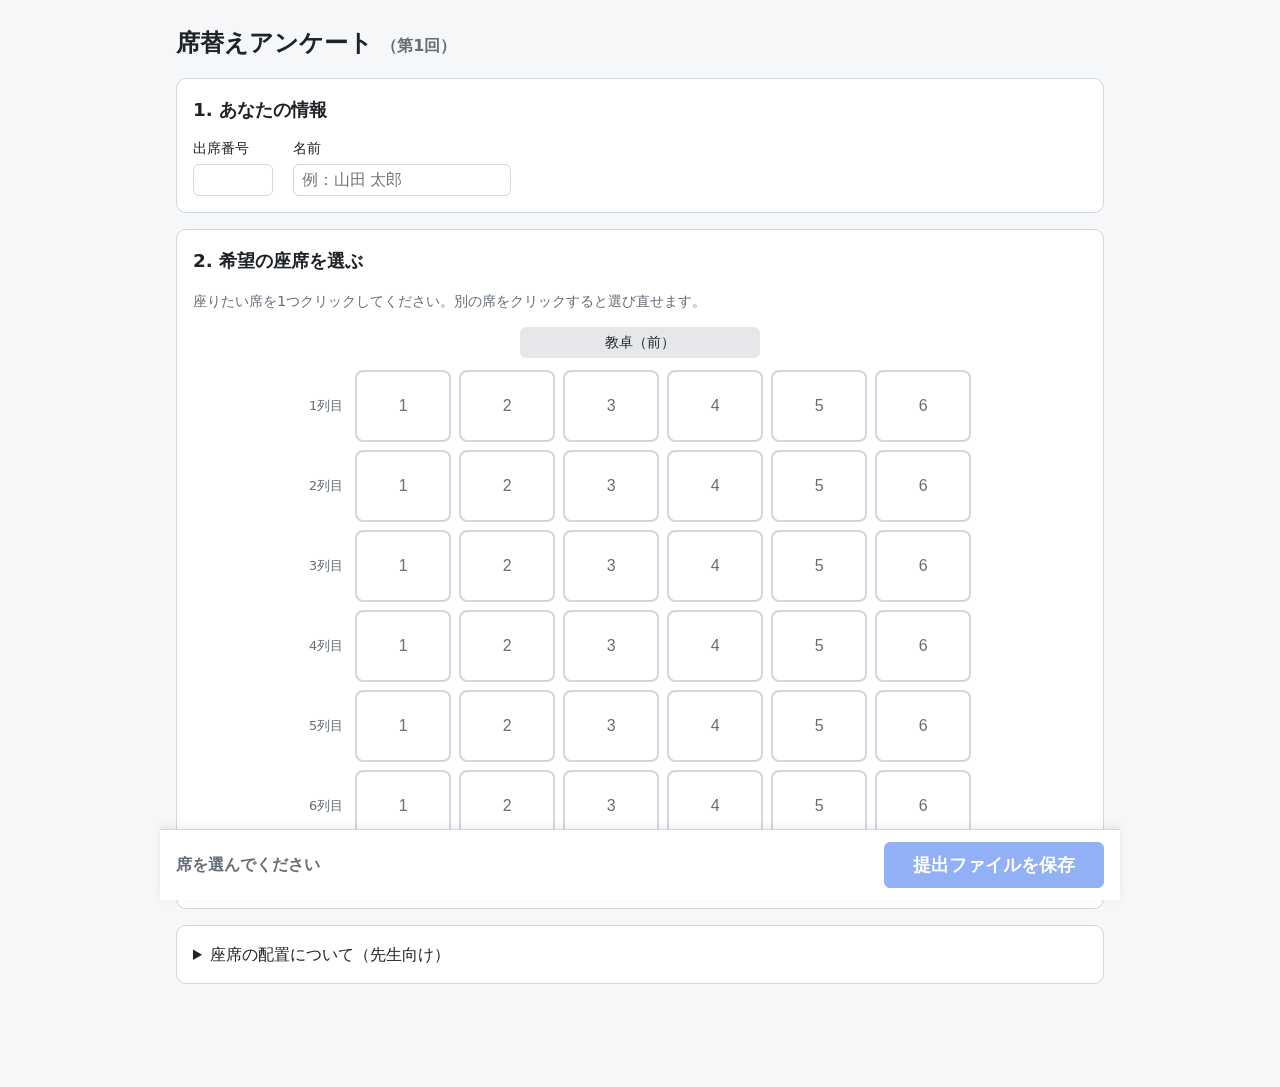
==== commit 2126c646: "残りのUI改善：席の大きさ・ページ内の入力窓・結果の絞り込み・色とキーボード対応・入口ページ・色の変数化 - A2 生徒用の席を画面の幅に合わせて 48〜96px に。通路の列は細いまま、横10マス以" ====
--- a/student.html
+++ b/student.html
@@ -14,7 +14,7 @@
     <h2>1. あなたの情報</h2>
     <div class="form-row">
       <label>出席番号
-        <input type="number" id="number" min="1" max="99" required aria-describedby="numberError">
+        <input type="number" id="number" min="1" max="99" inputmode="numeric" required aria-describedby="numberError">
         <span class="field-error" id="numberError" hidden></span>
       </label>
       <label>名前
@@ -27,7 +27,7 @@
   <section class="card" id="seatCard">
     <h2>2. 希望の座席を選ぶ</h2>
     <p class="muted"><span id="howTo">座りたい席を1つクリックしてください。別の席をクリックすると選び直せます。</span><span id="takenNote"></span></p>
-    <p class="message" id="limitNote" hidden></p>
+    <p class="message" id="limitNote" role="status" hidden></p>
     <div class="form-row mb" id="rankSwitch" hidden>
       <span>いま選んでいるのは：</span>
       <label class="check"><input type="radio" name="rank" value="1" checked> 第1希望</label>
@@ -36,7 +36,7 @@
     <p class="legend" id="hotLegend" hidden><span class="badge hot-badge">人気</span>前回、希望がかぶった席です。ほかの席も考えてみてください。</p>
     <div class="front">教卓（前）</div>
     <div class="grid-wrap">
-      <div class="seat-grid" id="grid"></div>
+      <div class="seat-grid student" id="grid" role="group" aria-label="座席表"></div>
     </div>
     <p class="field-error" id="seatError" hidden></p>
     <p class="muted mt" id="submitNote">「提出ファイルを保存」を押すと JSON ファイルがダウンロードされます。そのファイルを先生の指示どおりに提出してください。</p>
@@ -55,7 +55,7 @@
     <button type="button" id="redo">選び直す</button>
   </section>
 
-  <details class="card" id="aboutCard">
+  <details class="card" id="aboutCard" hidden>
     <summary>座席の配置について（先生向け）</summary>
     <p class="muted">座席の配置は、教員用ページの「座席の配置」で作った生徒用リンクから開くと反映されます。リンクなしで開いたときは 6列 × 6人 です。</p>
   </details>
@@ -75,7 +75,8 @@
 <script src="common.js"></script>
 <script>
 (() => {
-  const layout = SeatApp.layoutFromUrl() || SeatApp.makeLayout();
+  const urlLayout = SeatApp.layoutFromUrl();
+  const layout = urlLayout || SeatApp.makeLayout();
   const { round, taken, hot, second, prev, maxRow, number: presetNumber, api } = SeatApp.surveyFromUrl();
   const { rows, cols } = layout;
   const submitBtn = document.getElementById("submit");
@@ -86,7 +87,10 @@
   const numberInput = document.getElementById("number");
   const nameInput = document.getElementById("name");
   const doneEl = document.getElementById("done");
-  const formParts = ["infoCard", "seatCard", "aboutCard", "submitBar"].map(id => document.getElementById(id));
+  // 「座席の配置について（先生向け）」は、先生のリンクなしで開いたときだけ出す
+  const formParts = ["infoCard", "seatCard", "submitBar"].concat(urlLayout ? [] : ["aboutCard"])
+    .map(id => document.getElementById(id));
+  if (!urlLayout) document.getElementById("aboutCard").hidden = false;
   let sending = false;
   let choice = null;  // 第1希望 {row, col}
   let choice2 = null; // 第2希望 {row, col}（second=1 のときだけ）
@@ -140,9 +144,18 @@
     if (choice && blockReason(choice.row, choice.col)) choice = null;
     if (choice2 && blockReason(choice2.row, choice2.col)) choice2 = null;
 
-    grid.style.gridTemplateColumns = `repeat(${cols}, auto)`;
+    // 画面の幅に合わせて席の大きさを変える（48〜96px）。縦に全部通路の列は細いまま
+    const aisleCol = c => { for (let r = 1; r <= rows; r++) if (SeatApp.isSeat(layout, r, c)) return false; return true; };
+    const tracks = [];
+    for (let c = 1; c <= cols; c++) tracks.push(aisleCol(c) ? "28px" : "minmax(48px, 96px)");
+    grid.style.gridTemplateColumns = `auto ${tracks.join(" ")}`;
+    const focusedKey = document.activeElement && document.activeElement.dataset ? document.activeElement.dataset.key : "";
     grid.innerHTML = "";
     for (let r = 1; r <= rows; r++) {
+      const head = document.createElement("div");
+      head.className = "row-head";
+      head.textContent = `${r}列目`;
+      grid.appendChild(head);
       for (let c = 1; c <= cols; c++) {
         if (!SeatApp.isSeat(layout, r, c)) {
           const gap = document.createElement("div");
@@ -153,9 +166,15 @@
         const btn = document.createElement("button");
         btn.type = "button";
         btn.className = "seat";
+        btn.dataset.key = SeatApp.key(r, c);
         btn.title = SeatApp.seatLabel(layout, r, c);
-        const pos = `<span class="pos">${SeatApp.seatShortLabel(layout, r, c)}</span>`;
+        // 席の中は左からの番号だけ（列は左の見出しでわかる）
+        const pos = `<span class="pos">${SeatApp.seatIndexInRow(layout, r, c)}</span>`;
         const blocked = blockReason(r, c);
+        const state = blocked || (same(choice, r, c) ? (second ? "第1希望" : "希望") : same(choice2, r, c) ? "第2希望"
+          : hot.has(SeatApp.key(r, c)) ? "人気の席" : "");
+        btn.setAttribute("aria-label", SeatApp.seatLabel(layout, r, c) + (state ? `、${state}` : ""));
+        btn.setAttribute("aria-pressed", String(!!(same(choice, r, c) || same(choice2, r, c))));
         if (blocked) {
           btn.classList.add("taken");
           btn.disabled = true;
@@ -187,6 +206,11 @@
         grid.appendChild(btn);
       }
     }
+    // キーボードで選んだときは、選び直したあとも同じ席にフォーカスを残す
+    if (focusedKey) {
+      const again = grid.querySelector(`[data-key="${focusedKey}"]`);
+      if (again && !again.disabled) again.focus();
+    }
     // 画面の下のバー：今の選択と「提出する」
     if (!choice) {
       choiceEl.innerHTML = `<span class="choice-empty">${second ? "第1希望の席を選んでください" : "席を選んでください"}</span>`;
--- a/style.css
+++ b/style.css
@@ -1,15 +1,57 @@
+/* ==========================================================
+   色・余白（ここだけ変えれば全体に効く）
+   ========================================================== */
 :root {
+  /* 地の色・文字 */
   --bg: #f6f7f9;
   --card: #ffffff;
   --text: #1f2328;
   --muted: #656d76;
   --border: #d0d7de;
+  --surface-muted: #f3f4f6;   /* 表の見出し・通路の編集マス */
+  --surface-subtle: #fafbfc;  /* ファイルを置く枠 */
+
+  /* 操作の色 */
   --accent: #2563eb;
-  --r1: #e11d48;
-  --r2: #f59e0b;
-  --r3: #10b981;
-}
-
+  --accent-soft: #eff6ff;
+  --accent-line: #bfdbfe;
+
+  /* 意味の色（白い文字をのせても読みやすい濃さにしている） */
+  --danger: #e11d48;          /* かぶり・エラー・第1希望 */
+  --warn: #b45309;            /* 第2希望・人気・注意 */
+  --ok: #047857;              /* 決定・提出できた */
+  --ok-soft: #ecfdf5;
+  --assigned: #4f46e5;        /* 先生が配置 */
+  --assigned-soft: #eef2ff;
+  --taken: #6b7280;           /* 決定済み（文字・バッジ） */
+  --taken-soft: #e5e7eb;      /* 決定済み（席の地） */
+  --taken-line: #d1d5db;
+  --confirmed-line: #9ca3af;
+
+  /* 希望の順位（生徒用の席とバッジ） */
+  --r1: var(--danger);
+  --r2: var(--warn);
+  --r3: var(--ok);
+
+  /* 発表モードで今の人を目立たせる（黒い文字をのせる） */
+  --highlight: #f59e0b;
+  --highlight-soft: #fef3c7;
+
+  --print-line: #555;
+  --shadow: 0 2px 8px rgba(0, 0, 0, 0.15);
+  --shadow-soft: 0 2px 6px rgba(0, 0, 0, 0.06);
+
+  /* 余白と角の丸み */
+  --space: 16px;
+  --radius-sm: 6px;
+  --radius: 8px;
+  --radius-lg: 10px;
+  --focus: 3px solid var(--accent);
+}
+
+/* ==========================================================
+   共通
+   ========================================================== */
 * { box-sizing: border-box; }
 
 /* hidden 属性を .form-row などの display 指定より優先する */
@@ -26,23 +68,25 @@
 main {
   max-width: 960px;
   margin: 0 auto;
-  padding: 16px;
-}
-
-h1 { font-size: 1.5rem; margin: 8px 0 16px; }
+  padding: var(--space);
+}
+
+h1 { font-size: 1.5rem; margin: 8px 0 var(--space); }
 h2 { font-size: 1.15rem; margin: 0 0 12px; }
+h3.sub { font-size: 1rem; margin: var(--space) 0 4px; }
 
 .card {
   background: var(--card);
   border: 1px solid var(--border);
-  border-radius: 10px;
-  padding: 16px;
-  margin-bottom: 16px;
+  border-radius: var(--radius-lg);
+  padding: var(--space);
+  margin-bottom: var(--space);
 }
 
 .muted { color: var(--muted); font-size: 0.9rem; }
 .mt { margin-top: 12px; }
 .mb { margin-bottom: 12px; }
+.round-label { font-size: 1rem; color: var(--muted); }
 
 .form-row {
   display: flex;
@@ -50,25 +94,30 @@
   gap: 12px 20px;
   align-items: flex-end;
 }
+.form-row .push-right { margin-left: auto; }
 
 label { display: flex; flex-direction: column; font-size: 0.9rem; gap: 4px; }
 label.wide { flex: 1 1 320px; }
-
-input[type="text"], input[type="number"] {
+label.check { flex-direction: row; align-items: center; gap: 8px; margin-bottom: 8px; }
+
+input[type="text"], input[type="number"], textarea, select {
   font-size: 1rem;
   padding: 6px 8px;
   border: 1px solid var(--border);
-  border-radius: 6px;
-  min-width: 0;
-}
+  border-radius: var(--radius-sm);
+}
+input[type="text"], input[type="number"] { min-width: 0; }
 input[type="number"] { width: 5em; }
+textarea { width: 100%; font-family: inherit; }
+input[aria-invalid="true"] { border-color: var(--danger); }
 
 button {
   font-size: 1rem;
   padding: 8px 16px;
-  border-radius: 6px;
+  border-radius: var(--radius-sm);
   border: 1px solid var(--border);
-  background: #fff;
+  background: var(--card);
+  color: var(--text);
   cursor: pointer;
 }
 button.primary {
@@ -77,53 +126,25 @@
   color: #fff;
   font-weight: bold;
 }
+/* 取り返しのつかない操作 */
+button.danger { color: var(--danger); border-color: var(--danger); }
+button.danger:hover { background: #fff1f2; }
+button.danger-fill { background: var(--danger); border-color: var(--danger); color: #fff; font-weight: bold; }
+button.small { font-size: 0.85rem; padding: 2px 8px; margin-right: 4px; }
 button:disabled { opacity: 0.5; cursor: not-allowed; }
 
-.front {
-  text-align: center;
-  background: #e5e7eb;
-  border-radius: 6px;
-  padding: 4px;
-  margin: 0 auto 12px;
-  max-width: 240px;
-  font-size: 0.9rem;
-}
-
-.grid-wrap { overflow-x: auto; }
-
-.seat-grid {
-  display: grid;
-  gap: 8px;
-  margin: 0 auto;
-  width: max-content;
-}
-
-.seat {
-  width: 72px;
-  height: 56px;
-  border: 2px solid var(--border);
-  border-radius: 8px;
-  background: #fff;
-  font-size: 0.75rem;
-  color: var(--muted);
-  display: flex;
-  flex-direction: column;
-  align-items: center;
-  justify-content: center;
-  padding: 2px;
-}
-button.seat:hover { border-color: var(--accent); }
-
-.seat .rank {
-  font-size: 0.95rem;
-  font-weight: bold;
-  color: #fff;
-}
-.seat.rank1 { background: var(--r1); border-color: var(--r1); }
-.seat.rank1 .pos, .seat.rank2 .pos, .seat.rank3 .pos { color: #fff; }
-
-.choices { list-style: none; padding: 0; margin: 12px 0; }
-.choices li { padding: 2px 0; }
+/* キーボードで選んだときの枠 */
+button:focus-visible, a:focus-visible, summary:focus-visible, .seat:focus-visible,
+input:focus-visible, select:focus-visible, textarea:focus-visible {
+  outline: var(--focus);
+  outline-offset: 2px;
+}
+
+.message { margin-top: 8px; font-weight: bold; }
+.message.error { color: var(--danger); }
+.message.ok { color: var(--ok); }
+.field-error { color: var(--danger); font-size: 0.85rem; font-weight: bold; margin: 4px 0 0; }
+.warn { color: var(--warn); font-size: 0.8rem; font-weight: bold; }
 
 .badge {
   display: inline-block;
@@ -136,34 +157,210 @@
   margin-right: 6px;
 }
 .badge.r1 { background: var(--r1); }
-
-.message { margin-top: 8px; font-weight: bold; }
-.message.error { color: var(--r1); }
-.message.ok { color: #047857; }
-
-/* 教員用 */
+.badge.r2 { background: var(--r2); }
+.badge.hot-badge { background: var(--warn); }
+.badge.teacher-badge { background: var(--assigned); }
+.badge.confirmed-badge { background: var(--taken); }
+.badge.ok-badge { background: var(--ok); }
+.legend { font-size: 0.85rem; margin-bottom: 8px; }
+
+table { border-collapse: collapse; width: 100%; font-size: 0.9rem; }
+th, td { border: 1px solid var(--border); padding: 6px 8px; text-align: left; }
+th { background: var(--surface-muted); }
+.table-wrap { overflow-x: auto; }
+td.actions { white-space: nowrap; }
+
+/* 座席表（共通） */
+.front {
+  text-align: center;
+  background: var(--taken-soft);
+  border-radius: var(--radius-sm);
+  padding: 4px;
+  margin: 0 auto 12px;
+  max-width: 240px;
+  font-size: 0.9rem;
+}
+.front.mt { margin-top: 12px; }
+.grid-wrap { overflow-x: auto; }
+.seat-grid {
+  display: grid;
+  gap: 8px;
+  margin: 0 auto;
+  width: max-content;
+}
+.seat {
+  width: 72px;
+  height: 56px;
+  border: 2px solid var(--border);
+  border-radius: var(--radius);
+  background: var(--card);
+  font-size: 0.75rem;
+  color: var(--muted);
+  display: flex;
+  flex-direction: column;
+  align-items: center;
+  justify-content: center;
+  padding: 2px;
+}
+button.seat:hover { border-color: var(--accent); }
+.seat .rank { font-size: 0.95rem; font-weight: bold; color: #fff; }
+
+/* 通路・空きのマス */
+.seat.aisle { border: 2px dashed transparent; background: transparent; }
+/* 集計・生徒用では通路を細くして表を横に広げすぎない */
+.seat.aisle:not(.editable),
+.seat-grid.teacher .seat.aisle { width: 28px; min-width: 0; }
+button.seat.aisle.editable {
+  border-color: var(--border);
+  color: var(--muted);
+  background: var(--surface-muted);
+}
+
+/* 入口 */
+.entry-card {
+  display: block;
+  padding: 20px;
+  margin-bottom: var(--space);
+  background: var(--card);
+  border: 2px solid var(--accent);
+  border-radius: var(--radius-lg);
+  text-decoration: none;
+  color: var(--text);
+}
+.entry-card:hover { background: var(--accent-soft); }
+.entry-label { display: block; font-size: 0.85rem; color: var(--muted); font-weight: bold; }
+.entry-title { display: block; font-size: 1.3rem; font-weight: bold; color: var(--accent); margin: 2px 0 6px; }
+.entry-text { display: block; }
+.entry-student p { margin: 0 0 8px; }
+
+/* ==========================================================
+   生徒用
+   ========================================================== */
+
+/* 席の大きさは画面の幅に合わせる（列の幅は student.html で 48〜96px に指定） */
+.seat-grid.student { width: 100%; justify-content: center; align-items: center; }
+.seat-grid.student .seat { width: 100%; height: auto; aspect-ratio: 4 / 3; font-size: 0.85rem; }
+.seat-grid.student .seat.aisle { width: 100%; }
+.seat-grid.student .pos { font-size: 1rem; }
+.seat-grid.student .seat .rank { font-size: clamp(0.7rem, 1.6vw, 0.95rem); white-space: nowrap; }
+.seat-grid.student .seat { overflow: hidden; }
+.row-head { font-size: 0.8rem; color: var(--muted); white-space: nowrap; padding-right: 4px; text-align: right; }
+
+.seat.rank1 { background: var(--r1); border-color: var(--r1); }
+.seat.rank2 { background: var(--r2); border-color: var(--r2); }
+.seat.rank1 .pos, .seat.rank2 .pos, .seat.rank3 .pos { color: #fff; }
+button.seat.hot { border-color: var(--warn); border-style: dashed; }
+.seat .hot-mark { font-size: 0.7rem; font-weight: bold; color: var(--warn); }
+
+/* 決定済み・選べない席 */
+.seat.taken { background: var(--taken-soft); border-color: var(--taken-line); cursor: not-allowed; }
+.seat.taken .rank { color: var(--taken); font-size: 0.8rem; }
+
+.choices { list-style: none; padding: 0; margin: 12px 0; }
+.choices li { padding: 2px 0; }
+.choice { margin: 12px 0 0; }
+
+/* 画面の下に固定する「今の選択」と「提出する」 */
+.submit-bar {
+  position: sticky; bottom: 0; z-index: 5;
+  margin: 0 calc(-1 * var(--space));
+  padding: 12px var(--space) calc(12px + env(safe-area-inset-bottom));
+  background: var(--card);
+  border-top: 1px solid var(--border);
+  box-shadow: 0 -2px 8px rgba(0, 0, 0, 0.08);
+}
+.submit-bar-inner { display: flex; flex-wrap: wrap; gap: 8px var(--space); align-items: center; justify-content: space-between; }
+.submit-bar .choice { margin: 0; display: flex; flex-wrap: wrap; gap: 4px var(--space); }
+.submit-bar .choice-item { white-space: nowrap; }
+.submit-bar .choice-empty { color: var(--muted); font-weight: bold; }
+.submit-actions { display: flex; gap: 8px; margin-left: auto; }
+.submit-bar button.primary { font-size: 1.1rem; padding: 10px 28px; }
+.submit-bar .message:empty { display: none; }
+
+/* 提出しました */
+.done { text-align: center; padding: 32px var(--space); border: 2px solid var(--ok); }
+.done-mark {
+  width: 72px; height: 72px; margin: 0 auto 8px; border-radius: 50%;
+  background: var(--ok); color: #fff; font-size: 2.6rem; line-height: 72px; font-weight: bold;
+}
+.done-title { font-size: 1.6rem; margin: 0 0 8px; color: var(--ok); }
+.done-lead { margin: 0 auto var(--space); max-width: 34em; }
+.done.saved { border-color: var(--warn); }
+.done.saved .done-mark { background: var(--warn); }
+.done.saved .done-title { color: var(--warn); }
+.done.saved .done-lead { font-weight: bold; }
+.done-list {
+  display: grid; grid-template-columns: auto auto; gap: 6px var(--space);
+  justify-content: center; text-align: left; margin: 0 auto 20px; font-size: 1.05rem;
+}
+.done-list dt { color: var(--muted); }
+.done-list dd { margin: 0; font-weight: bold; }
+
+/* ==========================================================
+   教員用
+   ========================================================== */
+
+/* 上に固定する「今の状況」 */
+html { scroll-padding-top: calc(var(--status-h, 0px) + 8px); }
+.status-bar {
+  position: sticky; top: 0; z-index: 15;
+  background: var(--card);
+  border-bottom: 1px solid var(--border);
+  box-shadow: var(--shadow-soft);
+}
+.status-bar-inner {
+  max-width: 960px; margin: 0 auto; padding: 8px var(--space);
+  display: flex; flex-wrap: wrap; gap: 4px var(--space); align-items: center; justify-content: space-between;
+}
+.status-now { font-size: 0.95rem; }
+.status-now .sep { color: var(--muted); margin: 0 2px; }
+.status-links { display: flex; flex-wrap: wrap; gap: 4px; }
+.status-links a {
+  font-size: 0.85rem; padding: 4px 10px; border-radius: 999px;
+  border: 1px solid var(--border); color: var(--accent); text-decoration: none; background: var(--card);
+}
+.status-links a:hover { border-color: var(--accent); background: var(--accent-soft); }
+.status { font-weight: bold; }
+.status.clash { color: var(--danger); }
+
+/* たためる手順のカード */
+details.step > summary {
+  list-style: none; cursor: pointer;
+  display: flex; align-items: baseline; gap: 8px;
+}
+details.step > summary::-webkit-details-marker { display: none; }
+details.step > summary::before {
+  content: "▶"; color: var(--text); font-size: 0.7rem;
+  display: inline-block; transition: transform 0.15s;
+}
+details.step[open] > summary::before { transform: rotate(90deg); }
+details.step > summary h2 { margin: 0; }
+details.step[open] > summary { margin-bottom: 12px; }
+.step-note { font-weight: normal; }
+
+.link-box { flex: 1 1 320px; font-size: 0.85rem; }
+.remain { font-weight: bold; margin: 0 0 4px; }
+
 .dropzone {
   border: 2px dashed var(--border);
-  border-radius: 10px;
+  border-radius: var(--radius-lg);
   padding: 24px;
   text-align: center;
-  background: #fafbfc;
-}
-.dropzone.over { border-color: var(--accent); background: #eff6ff; }
-
-table {
-  border-collapse: collapse;
-  width: 100%;
-  font-size: 0.9rem;
-}
-th, td {
-  border: 1px solid var(--border);
-  padding: 6px 8px;
-  text-align: left;
-}
-th { background: #f3f4f6; }
-.table-wrap { overflow-x: auto; }
-
+  background: var(--surface-subtle);
+}
+.dropzone.over { border-color: var(--accent); background: var(--accent-soft); }
+
+/* 4. 結果：絞り込みとバッジ */
+.filter-bar { display: flex; flex-wrap: wrap; gap: 6px; margin-bottom: 8px; }
+.chip { font-size: 0.9rem; padding: 4px 12px; border-radius: 999px; }
+.chip[aria-pressed="true"] { background: var(--accent); border-color: var(--accent); color: #fff; font-weight: bold; }
+.chip-count { display: inline-block; min-width: 1.2em; font-weight: bold; }
+.badge.st-ok { background: var(--ok); }
+.badge.st-clash { background: var(--danger); }
+.badge.st-lost, .badge.st-invalid { background: var(--card); color: var(--muted); border: 1px solid var(--border); }
+.badge[class*="st-"] { min-width: 0; margin-right: 0; font-size: 0.85rem; padding: 1px 8px; }
+
+/* 5. 座席表 */
 .seat-grid.teacher .seat {
   width: 120px;
   height: auto;
@@ -174,185 +371,87 @@
   color: var(--text);
   cursor: default;
 }
-.seat-grid.teacher .pos {
-  text-align: center;
-  color: var(--muted);
-  font-size: 0.75rem;
-}
+.seat-grid.teacher .pos { text-align: center; color: var(--muted); font-size: 0.75rem; }
 .seat-grid.teacher .names { font-size: 0.75rem; line-height: 1.4; }
 .seat-grid.teacher .names span { display: block; }
-.seat-grid.teacher .names .n1 { color: var(--r1); font-weight: bold; }
-.seat-grid.teacher .names .n2 { color: #b45309; }
-.seat-grid.teacher .names .n3 { color: #047857; }
-.seat-grid.teacher .seat.hot { border-color: var(--r1); }
-
-.legend { font-size: 0.85rem; margin-bottom: 8px; }
-
-.links a {
-  display: block;
-  padding: 12px 16px;
-  margin-bottom: 8px;
-  background: var(--card);
-  border: 1px solid var(--border);
-  border-radius: 8px;
-  text-decoration: none;
-  color: var(--accent);
-  font-weight: bold;
-}
-
-/* 通路・空きのマス */
-.seat.aisle {
-  border: 2px dashed transparent;
-  background: transparent;
-}
-/* 集計・生徒用では通路を細くして表を横に広げすぎない */
-.seat.aisle:not(.editable),
-.seat-grid.teacher .seat.aisle { width: 28px; min-width: 0; }
-button.seat.aisle.editable {
-  border-color: var(--border);
-  color: var(--muted);
-  background: #f3f4f6;
-}
-
-h3.sub { font-size: 1rem; margin: 16px 0 4px; }
-.link-box { flex: 1 1 320px; font-size: 0.85rem; }
-
-/* 決定済みの席 */
-.seat.taken {
-  background: #e5e7eb;
-  border-color: #d1d5db;
-  cursor: not-allowed;
-}
-.seat.taken .rank { color: #6b7280; font-size: 0.8rem; }
-.round-label { font-size: 1rem; color: var(--muted); }
-.choice { margin: 12px 0 0; }
-
-/* 教員用：決定・かぶりの表示 */
-.seat-grid.teacher .seat.confirmed { background: #e5e7eb; border-color: #9ca3af; }
-.seat-grid.teacher .seat.ok { border-color: var(--r3); background: #ecfdf5; }
-.seat-grid.teacher .names .n-ok { color: #047857; font-weight: bold; }
-.badge.confirmed-badge { background: #6b7280; }
-.badge.ok-badge { background: var(--r3); }
-.status { font-weight: bold; }
-.status.ok { color: #047857; }
-.status.clash { color: var(--r1); }
-.status.invalid { color: var(--muted); }
 .seat-grid.teacher .names .muted { font-size: inherit; }
-
-/* 先生が配置した席 */
-.seat-grid.teacher .seat.assigned { background: #eef2ff; border-color: #6366f1; }
-.badge.teacher-badge { background: #6366f1; }
+.seat-grid.teacher .names .n1 { color: var(--danger); font-weight: bold; }
+.seat-grid.teacher .names .n2 { color: var(--warn); }
+.seat-grid.teacher .names .n3 { color: var(--ok); }
+.seat-grid.teacher .names .n-ok { color: var(--ok); font-weight: bold; }
+/* 色だけに頼らないよう、席に短い文字も入れる */
+.seat-grid.teacher .names .tag {
+  display: inline-block; font-size: 0.7rem; font-weight: bold; color: #fff;
+  border-radius: 3px; padding: 0 4px; margin-bottom: 2px;
+}
+.seat-grid.teacher .names .tag-ok { background: var(--ok); }
+.seat-grid.teacher .names .tag-clash { background: var(--danger); }
+.seat-grid.teacher .seat.hot { border-color: var(--danger); }
+.seat-grid.teacher .seat.confirmed { background: var(--taken-soft); border-color: var(--confirmed-line); }
+.seat-grid.teacher .seat.ok { border-color: var(--ok); background: var(--ok-soft); }
+.seat-grid.teacher .seat.assigned { background: var(--assigned-soft); border-color: var(--assigned); }
 .seat-grid.teacher .seat.clickable { cursor: pointer; }
 .seat-grid.teacher .seat.clickable:hover { border-color: var(--accent); }
-label.check { flex-direction: row; align-items: center; gap: 8px; margin-bottom: 8px; }
+.seat-grid.teacher .seat.moving { outline: var(--focus); }
+.seat-grid.teacher .seat.flash { outline: 4px solid var(--accent); outline-offset: 2px; }
 
 /* 決定済みの席の移動 */
 .move-banner {
   display: flex; flex-wrap: wrap; gap: 8px 12px; align-items: center;
-  background: #eff6ff; border: 1px solid #bfdbfe; border-radius: 8px;
+  background: var(--accent-soft); border: 1px solid var(--accent-line); border-radius: var(--radius);
   padding: 8px 12px; margin-bottom: 12px; font-weight: bold;
 }
-.seat-grid.teacher .seat.moving { outline: 3px solid var(--accent); }
-td.actions { white-space: nowrap; }
-button.small { font-size: 0.85rem; padding: 2px 8px; margin-right: 4px; }
-
-/* 第2希望・人気の席（生徒用） */
-.seat.rank2 { background: var(--r2); border-color: var(--r2); }
-.badge.r2 { background: var(--r2); }
-button.seat.hot { border-color: var(--r2); border-style: dashed; }
-.seat .hot-mark { font-size: 0.7rem; font-weight: bold; color: #b45309; }
-.badge.hot-badge { background: #b45309; }
-
-/* 名簿・条件・結果 */
-textarea {
-  width: 100%;
-  font-size: 1rem;
-  font-family: inherit;
-  padding: 6px 8px;
-  border: 1px solid var(--border);
-  border-radius: 6px;
-}
-select { font-size: 1rem; padding: 6px 8px; border: 1px solid var(--border); border-radius: 6px; }
-.warn { color: #b45309; font-size: 0.8rem; font-weight: bold; }
-.status.lost { color: var(--muted); }
-.remain { font-weight: bold; margin: 0 0 4px; }
 
 /* 元に戻す */
 .undo-bar {
-  position: fixed; right: 16px; bottom: 16px; z-index: 10;
+  position: fixed; right: var(--space); bottom: var(--space); z-index: 10;
   display: flex; gap: 8px; align-items: center;
-  background: var(--card); border: 1px solid var(--border); border-radius: 8px;
-  padding: 8px 12px; box-shadow: 0 2px 8px rgba(0, 0, 0, 0.15); font-size: 0.9rem;
-}
-
-/* 発表モード */
+  background: var(--card); border: 1px solid var(--border); border-radius: var(--radius);
+  padding: 8px 12px; box-shadow: var(--shadow); font-size: 0.9rem;
+}
+
+/* ページ内の入力窓 */
+.dlg {
+  border: 1px solid var(--border); border-radius: var(--radius-lg);
+  padding: 20px; width: min(480px, calc(100vw - 32px));
+  box-shadow: var(--shadow); color: var(--text);
+}
+.dlg::backdrop { background: rgba(0, 0, 0, 0.35); }
+.dlg-text { white-space: pre-line; margin: 0 0 12px; }
+.dlg select { width: 100%; }
+.dlg-actions { display: flex; justify-content: flex-end; gap: 8px; margin-top: var(--space); }
+
+/* ==========================================================
+   発表モード
+   ========================================================== */
 .present {
   position: fixed; inset: 0; z-index: 20; overflow: auto;
-  background: #fff; padding: 16px 24px;
+  background: var(--card); padding: var(--space) 24px;
 }
 body.presenting { overflow: hidden; }
-.present-head { display: flex; gap: 16px; align-items: center; justify-content: space-between; font-weight: bold; }
+.present-head { display: flex; gap: var(--space); align-items: center; justify-content: space-between; font-weight: bold; }
 .present-caption { text-align: center; font-size: 2rem; font-weight: bold; margin: 12px 0; min-height: 3rem; }
 .present-grid .seat, .print-grid .seat { color: var(--text); }
 .present-grid .seat { width: 110px; height: 80px; cursor: pointer; }
-.present-grid .seat.shown { background: #ecfdf5; border-color: var(--r3); }
-.present-grid .seat.current { background: #fef3c7; border-color: var(--r2); outline: 4px solid var(--r2); }
+.present-grid .seat.shown { background: var(--ok-soft); border-color: var(--ok); }
+.present-grid .seat.current { background: var(--highlight-soft); border-color: var(--highlight); outline: 4px solid var(--highlight); }
 .present-grid .p-name { font-size: 1.15rem; font-weight: bold; }
 .present-grid .p-num, .print-grid .p-num { font-size: 0.8rem; color: var(--muted); }
 .present-controls { justify-content: center; }
 .present-controls button { font-size: 1.2rem; padding: 10px 32px; }
 
-/* 印刷（座席表だけを A4 横 1 枚に） */
+/* ==========================================================
+   印刷（座席表だけを A4 横 1 枚に）
+   ========================================================== */
 .print-area { display: none; }
 .print-grid { gap: 4px; }
-.print-grid .seat { width: 21mm; height: 15mm; border-color: #555; border-radius: 4px; }
+.print-grid .seat { width: 21mm; height: 15mm; border-color: var(--print-line); border-radius: 4px; }
 .print-grid .seat.aisle { width: 6mm; border: none; }
 .print-grid .p-name { font-size: 10pt; font-weight: bold; text-align: center; line-height: 1.2; }
 @media print {
   @page { size: A4 landscape; margin: 10mm; }
   body { background: #fff; }
-  main, .undo-bar, .present { display: none !important; }
+  main, .undo-bar, .present, .status-bar, .dlg { display: none !important; }
   .print-area { display: block; text-align: center; }
   .print-area h1 { margin: 0 0 4px; }
 }
-.front.mt { margin-top: 12px; }
-
-/* 生徒用：入力もれ（その欄のすぐ下に出す） */
-.field-error { color: var(--r1); font-size: 0.85rem; font-weight: bold; margin: 4px 0 0; }
-input[aria-invalid="true"] { border-color: var(--r1); }
-
-/* 生徒用：画面の下に固定する「今の選択」と「提出する」 */
-.submit-bar {
-  position: sticky; bottom: 0; z-index: 5;
-  margin: 0 -16px;
-  padding: 12px 16px calc(12px + env(safe-area-inset-bottom));
-  background: var(--card);
-  border-top: 1px solid var(--border);
-  box-shadow: 0 -2px 8px rgba(0, 0, 0, 0.08);
-}
-.submit-bar-inner { display: flex; flex-wrap: wrap; gap: 8px 16px; align-items: center; justify-content: space-between; }
-.submit-bar .choice { margin: 0; display: flex; flex-wrap: wrap; gap: 4px 16px; }
-.submit-bar .choice-item { white-space: nowrap; }
-.submit-bar .choice-empty { color: var(--muted); font-weight: bold; }
-.submit-actions { display: flex; gap: 8px; margin-left: auto; }
-.submit-bar button.primary { font-size: 1.1rem; padding: 10px 28px; }
-.submit-bar .message:empty { display: none; }
-
-/* 生徒用：提出しました */
-.done { text-align: center; padding: 32px 16px; border: 2px solid #047857; }
-.done-mark {
-  width: 72px; height: 72px; margin: 0 auto 8px; border-radius: 50%;
-  background: #047857; color: #fff; font-size: 2.6rem; line-height: 72px; font-weight: bold;
-}
-.done-title { font-size: 1.6rem; margin: 0 0 8px; color: #047857; }
-.done-lead { margin: 0 auto 16px; max-width: 34em; }
-.done.saved { border-color: #b45309; }
-.done.saved .done-mark { background: #b45309; }
-.done.saved .done-title { color: #b45309; }
-.done.saved .done-lead { font-weight: bold; }
-.done-list {
-  display: grid; grid-template-columns: auto auto; gap: 6px 16px;
-  justify-content: center; text-align: left; margin: 0 auto 20px; font-size: 1.05rem;
-}
-.done-list dt { color: var(--muted); }
-.done-list dd { margin: 0; font-weight: bold; }
